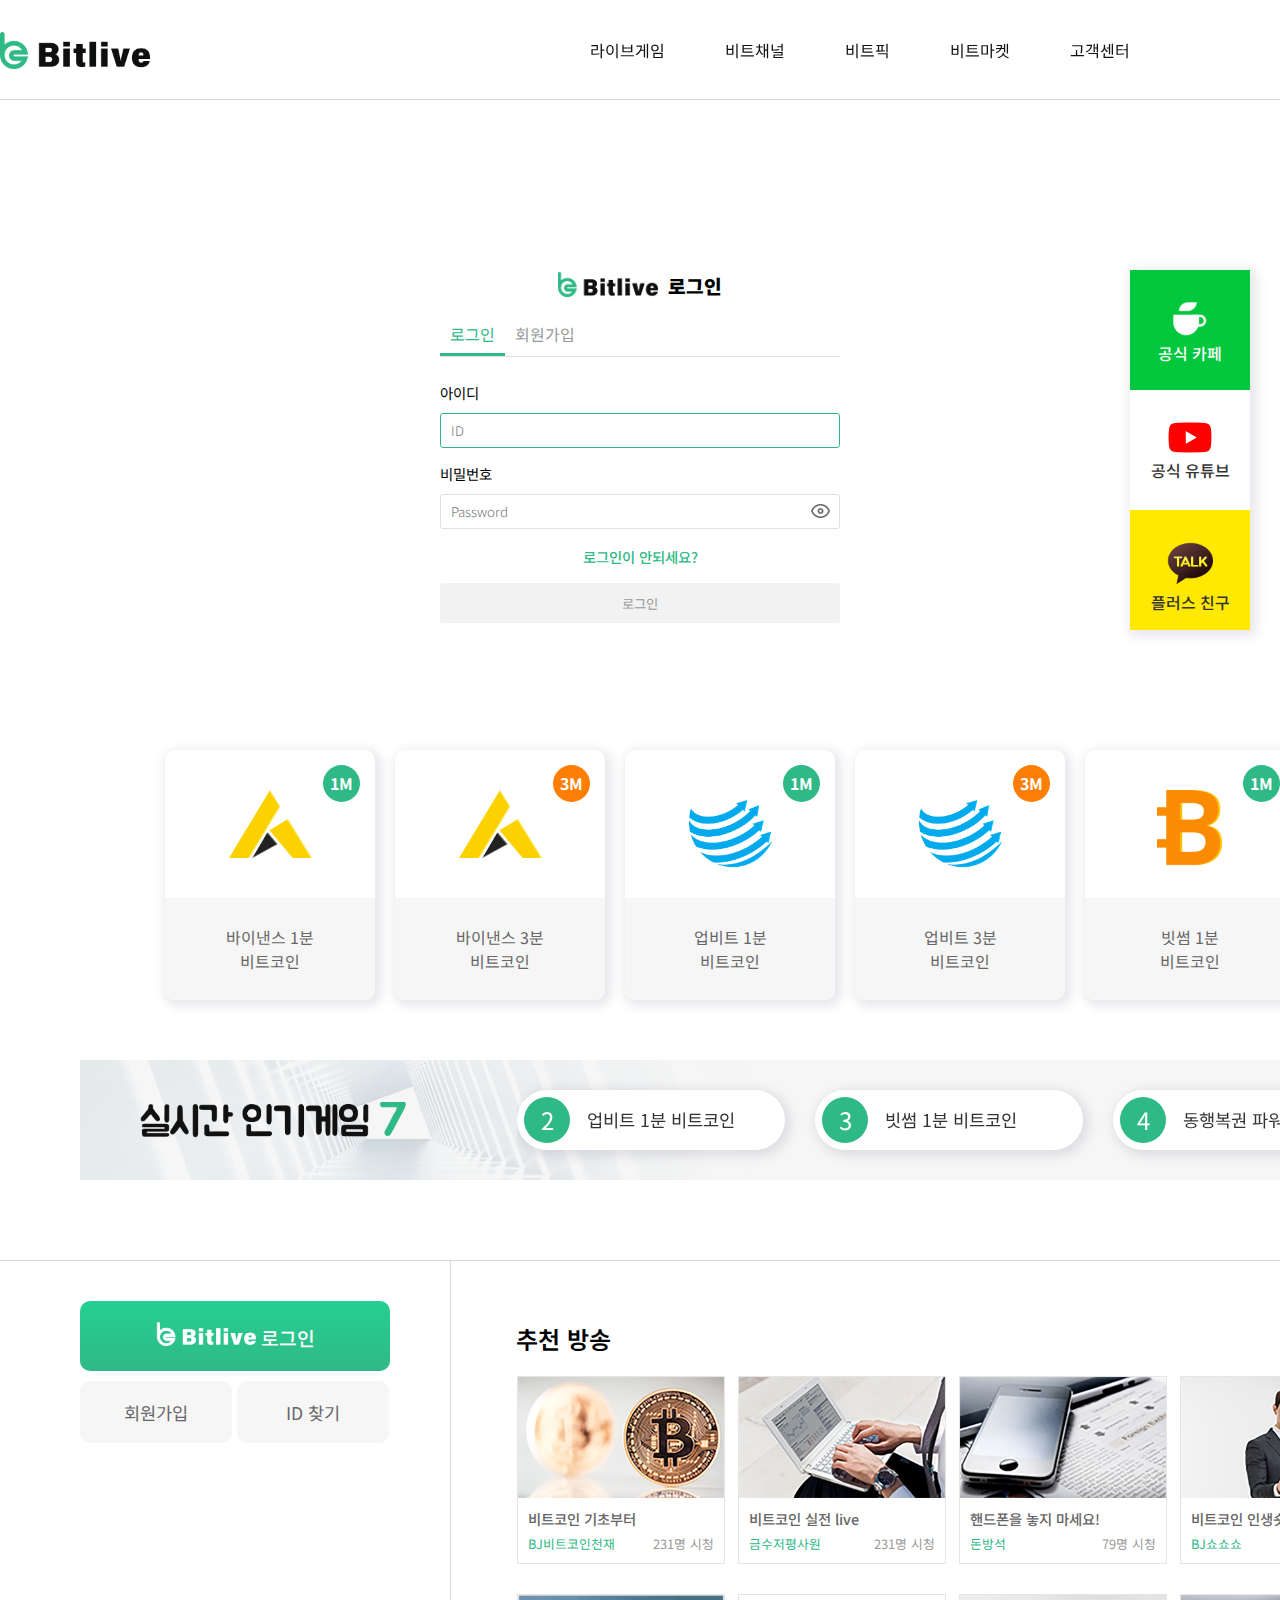
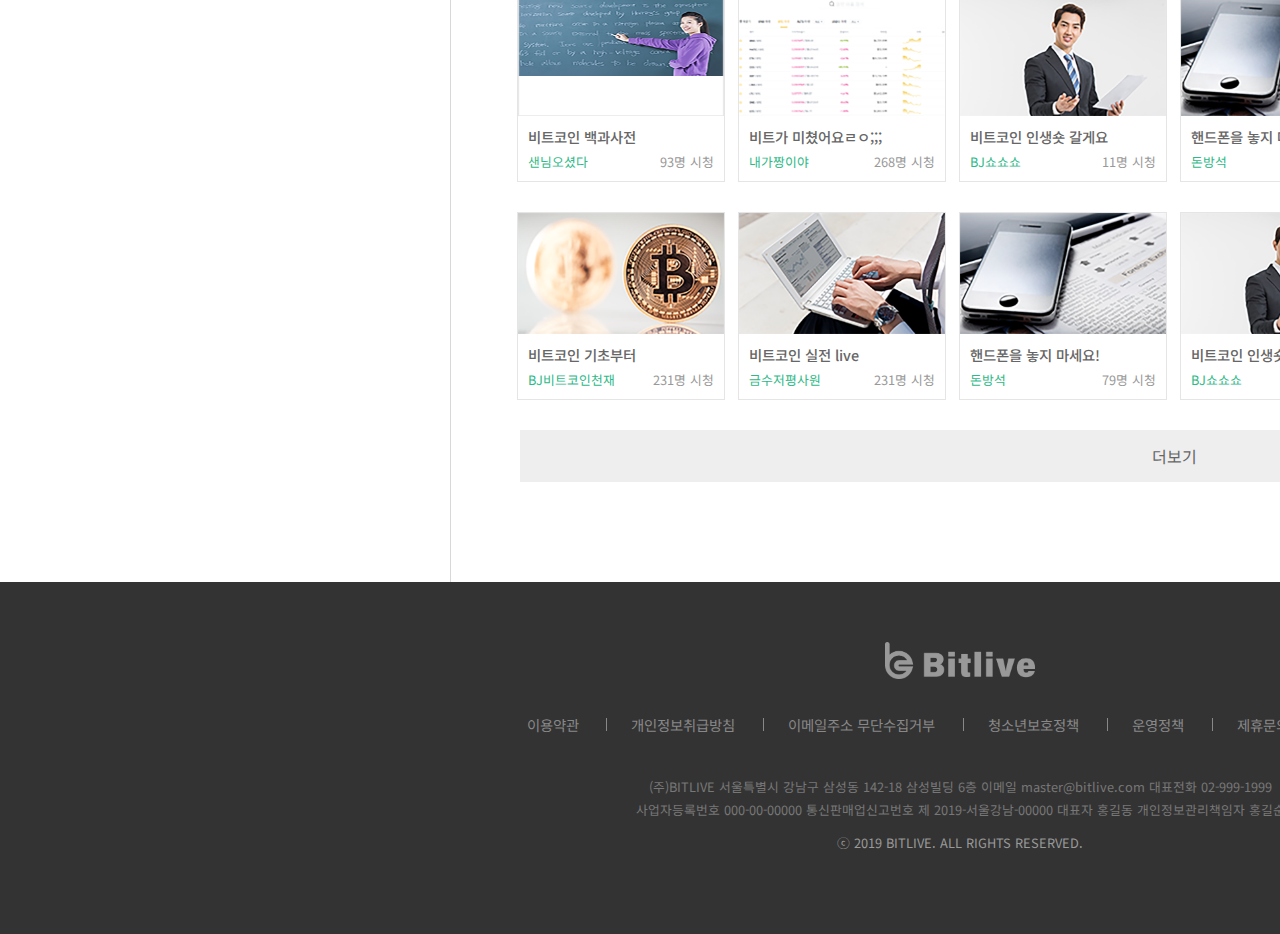
==== index.html @ 72ad0ee8 "first commit" ====
<!DOCTYPE html>
<html lang="ko">
<head>
    <meta charset="UTF-8">
    <meta name="viewport" content="width=device-width, initial-scale=1.0">
    <meta http-equiv="X-UA-Compatible" content="ie=edge">
    <title>Bitlive</title>
    <link rel="stylesheet" href="./css/reset.css">
    <link rel="stylesheet" href="./css/style.css">
    <link href="https://fonts.googleapis.com/css?family=Noto+Sans+KR:300,400,500,700,900&display=swap" rel="stylesheet">
    <script src="./js/jquery-3.3.1.min.js"></script>
    <script type="text/javascript" src="./js/slick/slick.min.js"></script>
</head>
<body>
    <div id="wrap">
        <div class="modal">
            <h3><img src="./img/logo.png" alt="bitlive logo">로그인</h3>
            <ul class="tabs clearfix">
                <li class="tab-link active" data-tab="tab-1">
                    <a href="#">로그인</a>
                </li>
                <li class="tab-link" data-tab="tab-2">
                    <a href="#">회원가입</a>
                </li>
            </ul>
            <div id="tab-1" class="modal-contents active">
                <p class="input-title">아이디</p>
                <input type="text" placeholder="ID" class="active">
                <p class="input-title">비밀번호</p>
                <div class="password-area">
                    <input type="password" placeholder="Password">
                    <i class="eye"></i>
                </div>
                <a href="#" class="text">로그인이 안되세요?</a>
                <button type="button" class="btn">로그인</button>
            </div>
            <div id="tab-2" class="modal-contents">
                <p class="input-title">아이디</p>
                <input type="text" placeholder="ID" class="active">
                <p class="input-title">비밀번호</p>
                <div class="password-area">
                    <input type="password" placeholder="Password">
                    <i class="eye"></i>
                </div>
                <div class="birth-area"> 
                    <p class="input-title">생년월일</p>
                    <input type="number" placeholder="년">
                    <input type="number" placeholder="월" class="month">
                    <input type="number" placeholder="일">
                </div>
                <p class="input-title">이메일</p>
                <input type="text" placeholder="E-mail ( @를 포함한 이메일 주소를 입력하세요 )">
                <span>회원으로 가입하면 <a href="#" class="text">서비스 약관</a>과 <a href="#" class="text">개인정보 정책</a>을 읽고 동의하신 것으로
                        간주됩니다.</span>
                <button type="button" class="btn active">회원가입</button>
            </div>
        </div>
        <aside>
            <a href="#" class="naver"><img src="./img/ic_naver.png" alt="네이버 카페">공식 카페</a>
            <a href="#" class="youtube"><img src="./img/ic_youtube.png" alt="유튜브">공식 유튜브</a>
            <a href="#" class="kakao"><img src="./img/ic_kakao.png" alt="카카오 플러스 친구">플러스 친구</a>
        </aside>
        <article class="visual">
            <div class="header-fix">
                <div class="contents">
                    <header>
                        <div class="header-top clearfix">
                            <div class="gnb-area">
                                <ul>
                                    <li>
                                        <input type="text" placeholder="Search">
                                        <button type="button">
                                            <span class="blind">검색하기</span>
                                        </button>
                                    </li>
                                    <li>
                                        <a href="#">회원가입</a>
                                    </li>
                                    <li>
                                        <a href="#">로그인</a>
                                    </li>
                                    <li>
                                        <a href="#">시작페이지로</a>
                                    </li>
                                    <li>
                                        <a href="#">즐겨찾기 추가</a>
                                    </li>
                                </ul>
                            </div>
                        </div>
                        <div class="clearfix">
                            <h1 class="logo">
                                <a href="#"><span class="blind">Bitlive logo</span></a>
                            </h1>
                            <nav>
                                <ul class="nav-wrap">
                                    <li class="nav-list"> 
                                        <a href="#">라이브게임</a>
                                    </li>
                                    <li class="nav-list">
                                        <a href="#">비트채널</a>
                                    </li>
                                    <li class="nav-list">
                                        <a href="#">비트픽</a>
                                    </li>
                                    <li class="nav-list">
                                        <a href="#">비트마켓</a>
                                    </li>
                                    <li class="nav-list">
                                        <a href="#">고객센터</a>
                                    </li>
                                </ul>
                            </nav>
                            <div class="notice-area">
                                <span>BTC<b>14,061,455 KRW</b></span>
                                <a href="#">오픈 기념 이벤트</a>
                            </div>
                        </div>
                    </header>
                </div>
        </div>
        </article>
        <article class="container">
            <div class="contents">
                <div class="slide-area">
                    <ul>
                        <li>
                            <a href="#">
                                <img src="./img/logo_Binance.png" alt="binance logo">
                                <span>바이낸스 1분<br/>비트코인</span>
                                <i class="icon">1M</i>
                            </a>
                        </li>
                        <li>
                            <a href="#">
                                <img src="./img/logo_Binance.png" alt="binance logo">
                                <span>바이낸스 3분<br/>비트코인</span>
                                <i class="icon orange">3M</i>
                            </a>
                        </li>
                        <li class="upbit">
                            <a href="#">
                                <img src="./img/logo_upbit.png" alt="upbit logo">
                                <span>업비트 1분<br/>비트코인</span>
                                <i class="icon">1M</i>
                            </a>
                        </li>
                        <li class="upbit">
                            <a href="#">
                                <img src="./img/logo_upbit.png" alt="upbit logo">
                                <span>업비트 3분<br/>비트코인</span>
                                <i class="icon orange">3M</i>
                            </a>
                        </li>
                        <li class="bithumb">
                            <a href="#">
                                <img src="./img/logo_Bithumb.png" alt="upbit logo">
                                <span>빗썸 1분<br/>비트코인</span>
                                <i class="icon">1M</i>
                            </a>
                        </li>
                        <li class="bithumb">
                            <a href="#">
                                <img src="./img/logo_Bithumb.png" alt="upbit logo">
                                <span>빗썸 3분<br/>비트코인</span>
                                <i class="icon orange">3M</i>
                            </a>
                        </li>
                        <li class="powerball">
                            <a href="#">
                                <img src="./img/logo_powerball.png" alt="upbit logo">
                                <span>동행복권<br/>파워볼</span>
                            </a>
                        </li>
                    </ul>
                </div>
                <div class="gamerank-area clearfix">
                    <h3>
                        <a href="#"><span class="blind">실시간 인기게임7</span> </a>
                    </h3>
                    <div class="clearfix">
                        <ul class="autoplay">
                            <li>
                                <a href="#">바이낸스 1분 비트코인</a>
                                <span class="num">1</span>
                            </li>
                            <li>
                                <a href="#">업비트 1분 비트코인</a>
                                <span class="num">2</span>
                            </li>
                            <li>
                                <a href="#">빗썸 1분 비트코인</a>
                                <span class="num">3</span>
                            </li>
                            <li>
                                <a href="#">동행복권 파워볼</a>
                                <span class="num">4</span>
                            </li>
                            <li>
                                <a href="#">바이낸스 3분 비트코인</a>
                                <span class="num">5</span>
                            </li>
                            <li>
                                <a href="#">업비트 3분 비트코인</a>
                                <span class="num">6</span>
                            </li>
                            <li>
                                <a href="#">빗썸 3분 비트코인</a>
                                <span class="num">7</span>
                            </li>
                        </ul>
                    </div>
                </div>
            </div>
        </article>
        <article class="container-btm">
            <div class="contents clearfix">
                <div class="fix-area">
                    <div class="login-btn">
                        <button type="button"><img src="./img/login_logo.png" alt="bitlive 로그인"> 로그인</button>
                    </div>
                    <div class="login-service">
                        <button type="button">회원가입</button>
                        <button type="button">ID 찾기</button>
                    </div>
                </div>
                <div class="broadcast-area">
                    <h3>추천 방송</h3>
                    <ul class="clearfix">
                        <li>
                            <a href="#">
                                <img src="./img/broadcast_img1.png" alt="추천 방송">
                                <div class="info">
                                    <p class="title">비트코인 기초부터</p>
                                    <span class="name">BJ비트코인천재</span>
                                    <span class="view">231명 시청</span>
                                </div>
                            </a>
                        </li>
                        <li>
                            <a href="#">
                                <img src="./img/broadcast_img2.png" alt="추천 방송">
                                <div class="info">
                                    <p class="title">비트코인 실전 live</p>
                                    <span class="name">금수저평사원</span>
                                    <span class="view">231명 시청</span>
                                </div>
                            </a>
                        </li>
                        <li>
                            <a href="#">
                                <img src="./img/broadcast_img3.png" alt="추천 방송">
                                <div class="info">
                                    <p class="title">핸드폰을 놓지 마세요!</p>
                                    <span class="name">돈방석</span>
                                    <span class="view">79명 시청</span>
                                </div>
                            </a>
                        </li>
                        <li>
                            <a href="#">
                                <img src="./img/broadcast_img4.png" alt="추천 방송">
                                <div class="info">
                                    <p class="title">비트코인 인생숏 갈게요</p>
                                    <span class="name">BJ쇼쇼쇼</span>
                                    <span class="view">11명 시청</span>
                                </div>
                            </a>
                        </li>
                        <li>
                            <a href="#">
                                <img src="./img/broadcast_img5.png" alt="추천 방송">
                                <div class="info">
                                    <p class="title">비트가 미쳤어요ㄹㅇ;;;</p>
                                    <span class="name">내가짱이야</span>
                                    <span class="view">268명 시청</span>
                                </div>
                            </a>
                        </li>
                        <li>
                            <a href="#">
                                <img src="./img/broadcast_img6.png" alt="추천 방송">
                                <div class="info">
                                    <p class="title">비트코인 백과사전</p>
                                    <span class="name">샌님오셨다</span>
                                    <span class="view">93명 시청</span>
                                </div>
                            </a>
                        </li>
                        <li>
                            <a href="#">
                                <img src="./img/broadcast_img6.png" alt="추천 방송">
                                <div class="info">
                                    <p class="title">비트코인 백과사전</p>
                                    <span class="name">샌님오셨다</span>
                                    <span class="view">93명 시청</span>
                                </div>
                            </a>
                        </li>
                        <li>
                            <a href="#">
                                <img src="./img/broadcast_img5.png" alt="추천 방송">
                                <div class="info">
                                    <p class="title">비트가 미쳤어요ㄹㅇ;;;</p>
                                    <span class="name">내가짱이야</span>
                                    <span class="view">268명 시청</span>
                                </div>
                            </a>
                        </li>
                        <li>
                            <a href="#">
                                <img src="./img/broadcast_img4.png" alt="추천 방송">
                                <div class="info">
                                    <p class="title">비트코인 인생숏 갈게요</p>
                                    <span class="name">BJ쇼쇼쇼</span>
                                    <span class="view">11명 시청</span>
                                </div>
                            </a>
                        </li>
                        <li>
                            <a href="#">
                                <img src="./img/broadcast_img3.png" alt="추천 방송">
                                <div class="info">
                                    <p class="title">핸드폰을 놓지 마세요!</p>
                                    <span class="name">돈방석</span>
                                    <span class="view">79명 시청</span>
                                </div>
                            </a>
                        </li>
                        <li>
                            <a href="#">
                                <img src="./img/broadcast_img2.png" alt="추천 방송">
                                <div class="info">
                                    <p class="title">비트코인 실전 live</p>
                                    <span class="name">금수저평사원</span>
                                    <span class="view">231명 시청</span>
                                </div>
                            </a>
                        </li>
                        <li>
                            <a href="#">
                                <img src="./img/broadcast_img1.png" alt="추천 방송">
                                <div class="info">
                                    <p class="title">비트코인 기초부터</p>
                                    <span class="name">BJ비트코인천재</span>
                                    <span class="view">231명 시청</span>
                                </div>
                            </a>
                        </li>
                        <li>
                            <a href="#">
                                <img src="./img/broadcast_img1.png" alt="추천 방송">
                                <div class="info">
                                    <p class="title">비트코인 기초부터</p>
                                    <span class="name">BJ비트코인천재</span>
                                    <span class="view">231명 시청</span>
                                </div>
                            </a>
                        </li>
                        <li>
                            <a href="#">
                                <img src="./img/broadcast_img2.png" alt="추천 방송">
                                <div class="info">
                                    <p class="title">비트코인 실전 live</p>
                                    <span class="name">금수저평사원</span>
                                    <span class="view">231명 시청</span>
                                </div>
                            </a>
                        </li>
                        <li>
                            <a href="#">
                                <img src="./img/broadcast_img3.png" alt="추천 방송">
                                <div class="info">
                                    <p class="title">핸드폰을 놓지 마세요!</p>
                                    <span class="name">돈방석</span>
                                    <span class="view">79명 시청</span>
                                </div>
                            </a>
                        </li>
                        <li>
                            <a href="#">
                                <img src="./img/broadcast_img4.png" alt="추천 방송">
                                <div class="info">
                                    <p class="title">비트코인 인생숏 갈게요</p>
                                    <span class="name">BJ쇼쇼쇼</span>
                                    <span class="view">11명 시청</span>
                                </div>
                            </a>
                        </li>
                        <li>
                            <a href="#">
                                <img src="./img/broadcast_img5.png" alt="추천 방송">
                                <div class="info">
                                    <p class="title">비트가 미쳤어요ㄹㅇ;;;</p>
                                    <span class="name">내가짱이야</span>
                                    <span class="view">268명 시청</span>
                                </div>
                            </a>
                        </li>
                        <li>
                            <a href="#">
                                <img src="./img/broadcast_img6.png" alt="추천 방송">
                                <div class="info">
                                    <p class="title">비트코인 백과사전</p>
                                    <span class="name">샌님오셨다</span>
                                    <span class="view">93명 시청</span>
                                </div>
                            </a>
                        </li>
                    </ul>
                    <div class="more-btn">
                        <button type="button" class="more-btn">더보기</button>
                    </div>
                </div>
            </div>
        </article>
        <footer>
            <div class="contents">
                <h2 class="footer-logo">
                    <a href="#"><span class="blind">Bitlice</span></a>
                </h2>
                <ul>
                    <li>
                        <a href="#">이용약관</a>
                    </li>
                    <li>
                        <a href="#">개인정보취급방침</a>
                    </li>
                    <li>
                        <a href="#">이메일주소 무단수집거부</a>
                    </li>
                    <li>
                        <a href="#">청소년보호정책</a>
                    </li>
                    <li>
                        <a href="#">운영정책</a>
                    </li>
                    <li>
                        <a href="#">제휴문의</a>
                    </li>
                    <li>
                        <a href="#">고객센터</a>
                    </li>
                </ul>
                <address>
                    <p>(주)BITLIVE     서울특별시 강남구 삼성동 142-18 삼성빌딩 6층     이메일 master@bitlive.com     대표전화 02-999-1999</p>
                    <p>사업자등록번호 000-00-00000     통신판매업신고번호 제 2019-서울강남-00000     대표자 홍길동     개인정보관리책임자 홍길순</p>
                    <p class="copyright">ⓒ 2019 BITLIVE. ALL RIGHTS RESERVED.</p>
                </address>
            </div>
        </footer>
    </div><!-- wrap -->
<script src="./js/script.js"></script>
</body>
</html>
---- css/style.css ----
#wrap {
    min-width: 1920px;
    height: 100%;
}
/* modal */
.modal {
    position: absolute;
    padding: 35px 40px 40px;
    top: 50%;
    left: 50%;
    width: 480px;
    text-align: center;
    background-color: #fff;
    border-radius: 10px;
    webkit-transform: translate(-50%, -50%);
    -ms-transform: translate(-50%, -50%);
    -moz-transform: translate(-50%, -50%);
    -o-transform: translate(-50%, -50%);
    transform: translate(-50%, -50%);
    z-index: 9999;
}
.modal h3 {
    font-size: 1.2rem;
    font-weight: 900;  
}
.modal h3 img {
    display: inline-block;
    margin-right: 10px;
    width: 100px;
    height: 25px;
    vertical-align: top;
}
.modal .tabs {
    margin: 15px 0 25px;
    border-bottom: 1px solid #dfdfdf;
}
.modal .tab-link {
    float: left;
    padding: 7px 10px;
    color: #999;
}
.modal .tab-link.active {
    color: #2fb987;
    border-bottom: 3px solid #2fb987;
}
.modal .modal-contents {
    display: none;
}
.modal .modal-contents.active {
    display: block;
}
.modal .input-title {
    font-size: 0.9rem;
    text-align: left;
}
.modal input {
    margin: 10px 0 15px;
    padding: 10px;
    width: 100%;
    height: 35px;
    color: #666;
    font-weight: 300;
    border: 1px solid #dfdfdf;
    border-radius: 3px;
}
.modal input.active {
    border-color: #2fb987;
}
.modal input[type="number"] {
    width: 20%;
}
.modal input[type="number"].month {
    margin: 0 2%;
    width: 56%;
}
.modal .password-area {
    position: relative;
}
.modal .eye {
    position: absolute;
    top: 20px;
    right: 10px;
    display: block;
    width: 19px;
    height: 14px;
    cursor: pointer;
    background-image: url(../img/ic_security.png);
    background-size: cover;
}
.modal .eye.active {
    background-image: url(../img/ic_security_active.png);
}
.modal .text {
    font-size: 0.9rem;
    color: #2fb987;
    font-weight: 500;
}
.modal .btn {
    margin-top: 15px;
    width: 100%;
    height: 40px;
    color: #999;
    background-color: #f2f2f2;
    border-radius: 3px;
}
.modal .btn.active {
    color: #fff;
    background-color: #2fb987;
}
.modal .birth-area {
    font-size: 0;
}
.modal span {
    font-size: 0.9rem;
    color: #666;
}
/* aisde */
aside {
    position: fixed;
    top: 30%;
    right: 30px;
    box-shadow: 3px 3px 12px 3px rgba(0,13,57,0.1);
    z-index: 9998;
}
aside a {
    display: block;
    padding-top: 32px;
    width: 120px;
    height: 120px;
    color: #333;
    font-weight: 500;
    text-align: center;
    background-color: #fff;
}
aside img {
    display: block;
    margin: 0 auto 5px;
    width: 34px;
    height: 34px;
}
aside .naver {
    color: #fff;
    background-color:#00c73c;
}
aside .youtube {
    color: #333;
}
aside .youtube img {
    width: 44px;
    height: 31px;
}
aside .kakao {
    background-color: #ffe900;
}
aside .kakao img {
    width: 46px;
    height: 43px;
}
/* visual */
.header-fix {
    position: fixed;
    width: 100%;
    height: 100px;
    border-bottom: 1px solid #d8d8d8;
    z-index: 10000;
}
.header-fix.active {
    background-color: #fff;
}
.visual {
    width: 100%;
    height: 800px;
    background-image: url(../img/visual_bg.png);
    background-size: 100%;

}
.visual header {
    width: 100%;
    height: 100px;
}
.visual header .header-top {
    height: 32px;
}
.visual header .header-top .gnb-area {
    float: right;
    margin-top: 15px;
}
.visual header .header-top .gnb-area ul {
    font-size: 0;
}
.visual header .header-top .gnb-area li {
    position: relative;
    display: inline-block;
    color: #666;
    font-size: 0.75rem;
}
.visual header .header-top .gnb-area li input[type="text"] {
    display: none;
    padding: 5px;
    width: 153px;
    border: 0;
    border-bottom: 1px solid #999;
    background-color: transparent;
}
.visual header .header-top .gnb-area li button {
    display: none;
    position: absolute;
    top: 6px;
    right: 5px;
    width: 15px;
    height: 16px;
    background-image: url(../img/ic_search.png);
    background-size: cover;
}
.visual header .header-top .gnb-area li img {
    position: absolute;
    top: 4px;
    right: 0;
    width: 15px;
    height: 16px;
}
.visual header .header-top .gnb-area li+li {
    margin-left: 15px;
}
.visual header .logo {
    float: left;
    width: 150px;
    height: 37px;
    background-image: url(../img/logo.png);
    background-size: cover;
}
.visual header .logo a {
    display: block;
    width: 100%;
    height: 100%;
}
.visual header nav {
    float: left;
    position: relative;
    left: 25%;
    width: 560px;
    font-weight: bold;
}
.visual header nav .nav-wrap {
    font-size: 0;
}
.visual header nav .nav-wrap .nav-list {
    display: inline-block;
    font-size: 1rem;
}
.visual header nav .nav-wrap .nav-list a {
    color: #111;
    line-height: 37px;
}
.visual header nav .nav-wrap .nav-list+.nav-list {
    margin-left: 60px;
}
.visual header .notice-area {
    position: absolute;
    bottom: 20px;
    right: 0;
    color: #333;
    font-size: 0.75rem;
    font-weight: 300;
}
.visual header .notice-area span {
    font-weight: 300;
}
.visual header .notice-area span::before {
    content: '';
    display: inline-block;
    margin-right: 7px;
    width: 20px;
    height: 20px;
    background-image: url(../img/ic_bit.png);
    background-size: cover;
    vertical-align: middle;
}
.visual header .notice-area a {
    margin-left: 50px;
    font-weight: 300;
}
.visual header .notice-area a::before {
    content: '';
    display: inline-block;
    margin-right: 7px;
    width: 15px;
    height: 15px;
    background-image: url(../img/ic_notice.png);
    background-size: cover;
    vertical-align: sub;
}
.visual header .notice-area b {
    margin-left: 5px;
    font-weight: 600;
    letter-spacing: 0.5px;
}


/* container */
.container {
    position: relative;
    margin-top: -100px;
    padding: 50px 0 80px;
    border-bottom: 1px solid #d8d8d8;
}
.container .slide-area {
    padding: 0 85px;
}
.container .slide-area ul {
    font-size: 0;
}
.container .slide-area li {
    position: relative;
    display: inline-block;
    padding-top: 40px;
    width: 210px;
    height: 250px;
    font-size: 1rem;
    text-align: center;
    background-color: #fff;
    border-radius: 10px;
    box-shadow: 3px 3px 12px 3px rgba(0,13,57,0.1);
    vertical-align: bottom;
}
.container .slide-area li:hover {
    border: 1px solid #2fb987;
}
.container .slide-area li:hover span{
    color: #2fb987;
    font-weight: 500;
}
.container .slide-area li a {
    display: block;
    width: 100%;
    height: 100%;
}
.container .slide-area .upbit {
    padding-top: 50px;
}
.container .slide-area .bithumb img {
    width: 66px;
    height: 76px;
}
.container .slide-area .powerball img {
    width: 74px;
    height: 79px;
}
.container .slide-area li+li {
    margin-left: 20px;
}
.container .slide-area li img {
    width: 83px;
    height: 68px;
    margin: 0 auto;
}
.container .slide-area li span {
    position: absolute;
    left: 0;
    bottom: 0;
    display: block;
    padding: 27px 0;
    width: 100%;
    color: #666;
    background-color: #f6f6f6;
    border-bottom-left-radius: 10px;
    border-bottom-right-radius: 10px;
}
.container .slide-area li .icon {
    position: absolute;
    top: 15px;
    right: 15px;
    width: 37px;
    height: 37px;
    color: #fff;
    font-weight: bold;
    line-height: 37px;
    background-color: #2fb987;
    border-radius: 50%;
}
.container .slide-area li .orange {
    background-color: #fd7e02;
}
.container .gamerank-area {
    margin-top: 60px;
    padding: 0 60px;
    width: 100%;
    height: 120px;
    background-image: url(../img/gamerank_bg.png);
    background-size: cover;
}
.container .gamerank-area h3 {
    float: left;
    margin: 42px 100px 0 0;
    width: 267px;
    height: 36px;
    font-size: 40px;
    font-weight: bold;
    background-image: url(../img/ic_gamerank.png);
    background-size: cover;
}
.container .gamerank-area .point {
    color: #2fb987;
}
.container .gamerank-area div {
    float: left;
    width: 1190px;
    overflow: hidden;
}
.container .gamerank-area ul {
    float: left;   
    padding: 0 10px;
    overflow: hidden;
}
.container .gamerank-area li {
    position: relative;
    display: inline-block;
    margin: 30px 0;
    padding-left: 70px;
    width: 264px;
    height: 60px;
    color: #333;
    font-size: 1.1rem;
    background-color: #fff;
    border-radius: 30px;
    box-shadow: 3px 3px 12px 3px rgba(0,13,57,0.1);
    vertical-align: bottom;
}
.container .gamerank-area li:hover {
    border: 1px solid #2fb987;
}
.container .gamerank-area li+li {
    margin-left: 30px;
}
.container .gamerank-area li a {
    display: block;
    line-height: 60px;
}
.container .gamerank-area li .num {
    position: absolute;
    display: block;
    top: 7px;
    left: 7px;
    width: 46px;
    height: 46px;
    color: #fff;
    font-size: 1.5rem;
    text-align: center;
    line-height: 46px;
    background-color: #2fb987;
    border-radius: 50%;
    
}
.container-btm {
    position: relative;
}
.fix-area {
    position: absolute;
    top: 0;
    left: 0;
    height: 100%;
    padding: 40px 60px 0 0;
    border-right: 1px solid #d8d8d8;
}
.fix-area .login-btn button {
    width: 310px;
    height: 70px;
    color: #fff;
    font-size: 1.2rem;
    font-weight: 500;
    background: linear-gradient(to top, #2fb987, #25cf92);
    border-radius: 10px;
}
.fix-area .login-btn button img {
    display: inline-block;
    width: 100px;
    height: 25px;
    vertical-align: baseline;
}
.fix-area .login-service {
    margin-top: 10px;
    font-size: 0;
}
.fix-area .login-service button {
    width: 152px;
    height: 62px;
    color: #666;
    font-size: 1.1rem;
    background-color: #f6f6f6;
    border-radius: 10px;
}
.fix-area .login-service button:nth-child(2) {
    margin-left: 5px;
}
.broadcast-area {
    float: left;
    padding: 60px 0 100px 60px;
    margin-left: 370px;
}
.broadcast-area h3 {
    margin-bottom: 20px;
    font-size: 1.5rem;
    font-weight: 600;
    text-indent: 6px;
}
.broadcast-area li {
    float: left;
    position: relative;
    margin: 0 6.5px 30px;
    width: 208px;
    font-size: 0.8rem;
    background-color: #fff;
    border: 1px solid #e5e5e5;
}
.broadcast-area li img {
    display: block;
    width: 100%;
    height: 121px;
}
.broadcast-area li .info {
    padding: 10px;
}
.broadcast-area li .info .title {
    margin-bottom: 5px;
    color: #666;
    font-size: 0.9rem;
    font-weight: 500;
}
.broadcast-area li .info .name {
    color: #2fb987;
}
.broadcast-area li .info .view {
    position: absolute;
    right: 10px;
    bottom: 10px;
    color: #999;
}
.broadcast-area .more-btn {
    text-align: center;
}
.broadcast-area .more-btn button {
    width: 98.5%;
    margin: 0 7px;
    height: 52px;
    font-size: 1rem;  
    color: #666;
    background-color: #eee;
}
.broadcast-area .more-btn button:hover {
    color: #fff;
    background-color: #2fb987;
}

/* footer */
footer {
    position: relative;
    padding: 60px 0 80px;
    text-align: center;
    background-color: #333;
}
footer .footer-logo {
    display: inline-block;
    margin-bottom: 30px;
    width: 150px;
    height: 37px;
    background-image: url(../img/footer_logo.png);
    background-size: cover;
}
footer .footer-logo a {
    display: block;
    width: 100%;
    height: 100%;
}
footer ul {
    font-size: 0;
}
footer ul li {
    position: relative;
    display: inline-block;
    color: #888;
    font-size: 0.9rem;
    font-weight: bold;
}
footer ul li+li {
    margin-left: 3%;
}
footer ul li+li::after {
    content: '';
    position: absolute;
    top: 4px;
    left: -25px;
    width: 1px;
    height: 13px;
    background-color: #888;
}
footer address {
    margin-top: 40px;
    color: #777;
    font-size: 0.8em;
}
footer address p {
    padding: 2px 0;
}
footer address .copyright {
    margin-top: 10px;
    color: #999;
}
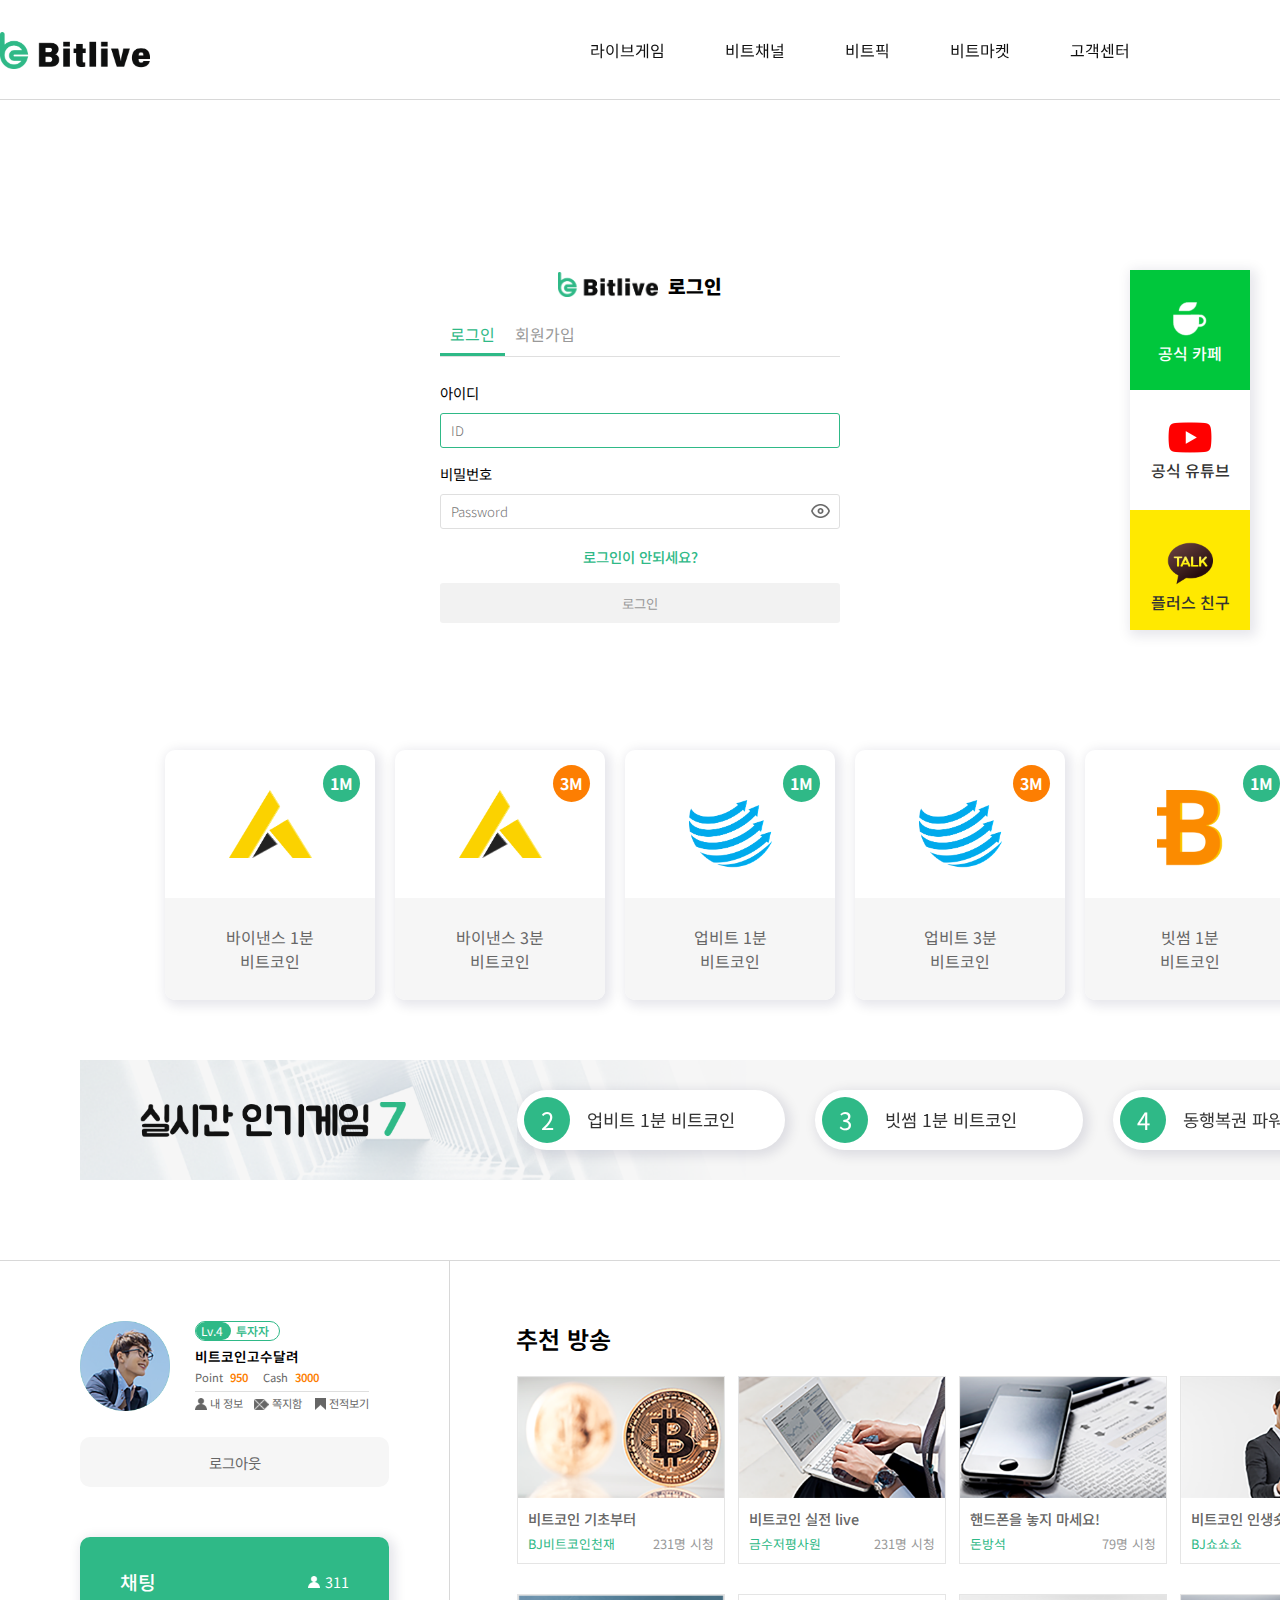
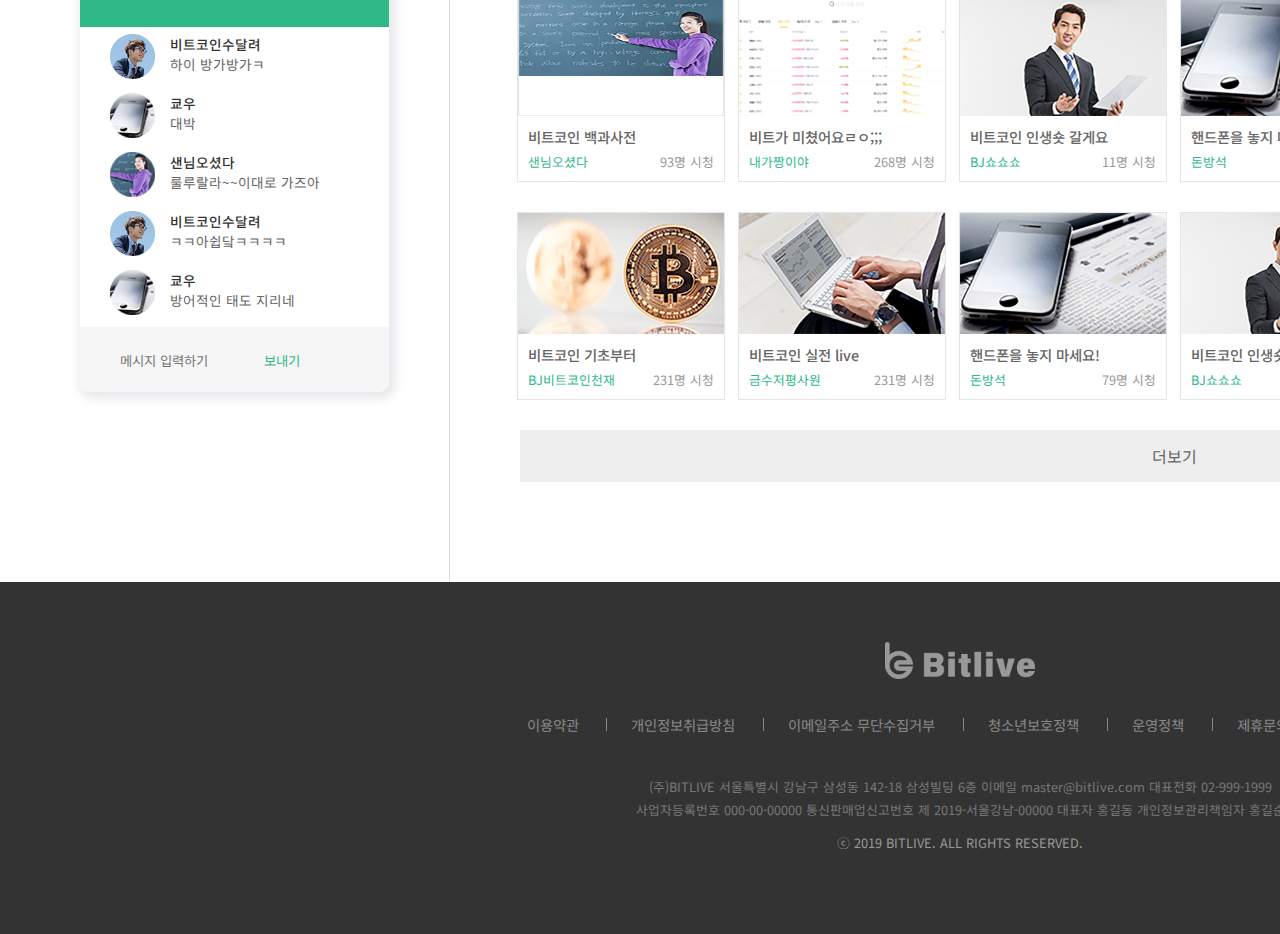
==== commit 33820ec9: "add chat area" ====
--- a/index.html
+++ b/index.html
@@ -216,12 +216,89 @@
         <article class="container-btm">
             <div class="contents clearfix">
                 <div class="fix-area">
-                    <div class="login-btn">
-                        <button type="button"><img src="./img/login_logo.png" alt="bitlive 로그인"> 로그인</button>
-                    </div>
-                    <div class="login-service">
-                        <button type="button">회원가입</button>
-                        <button type="button">ID 찾기</button>
+                    <!-- <div class="login-no">
+                        <div class="login-btn">
+                            <button type="button"><img src="./img/login_logo.png" alt="bitlive 로그인"> 로그인</button>
+                        </div>
+                        <div class="login-service">
+                            <button type="button">회원가입</button>
+                            <button type="button">ID 찾기</button>
+                        </div>
+                    </div> -->
+                    <div class="login-ok">
+                        <div class="profile-area">
+                            <div class="profile-bx clearfix">
+                                <img src="./img/profile_1.png" alt="프로필">
+                                <div class="profile-info">
+                                    <div class="level">투자자</div>
+                                    <p>비트코인고수달려</p>
+                                    <div class="point">
+                                        <span>Point<span class="orange">950</span></span>
+                                        <span>Cash<span class="orange">3000</span></span>
+                                    </div>
+                                    <div class="gnb">
+                                        <img src="./img/ic_profile1.png" alt="내정보"><span>내 정보</span>
+                                        <img src="./img/ic_profile2.png" alt="쪽지함"><span>쪽지함</span>
+                                        <img src="./img/ic_profile3.png" alt="전적보기"><span>전적보기</span>
+                                    </div>
+                                </div>
+                            </div>
+                            <button type="button">로그아웃</button>
+                        </div>
+                        <div class="chat-area">
+                            <div class="chat-head clearfix">
+                                <span>채팅</span>
+                                <span class="view">311</span>
+                            </div> 
+                            <div class="chat-mid">
+                                <ul>
+                                    <li class="clearfix">
+                                        <img src="./img/profile_1.png" alt="프로필">
+                                        <p class="title">비트코인수달려</p>
+                                        <p>하이 방가방가ㅋ</p>
+                                    </li>
+                                    <li class="clearfix">
+                                        <img src="./img/profile_2.png" alt="프로필">
+                                        <p class="title">쿄우</p>
+                                        <p>대박</p>
+                                    </li>
+                                    <li class="clearfix">
+                                        <img src="./img/profile_3.png" alt="프로필">
+                                        <p class="title">샌님오셨다</p>
+                                        <p>룰루랄라~~이대로 가즈아</p>
+                                    </li>
+                                    <li class="clearfix">
+                                        <img src="./img/profile_1.png" alt="프로필">
+                                        <p class="title">비트코인수달려</p>
+                                        <p>ㅋㅋ아쉽닼ㅋㅋㅋㅋ</p>
+                                    </li>
+                                    <li class="clearfix">
+                                        <img src="./img/profile_2.png" alt="프로필">
+                                        <p class="title">쿄우</p>
+                                        <p>방어적인 태도 지리네</p>
+                                    </li>
+                                    <li class="clearfix">
+                                        <img src="./img/profile_1.png" alt="프로필">
+                                        <p class="title">비트코인수달려</p>
+                                        <p>하이 방가방가ㅋ</p>
+                                    </li>
+                                    <li class="clearfix">
+                                        <img src="./img/profile_2.png" alt="프로필">
+                                        <p class="title">쿄우</p>
+                                        <p>대박</p>
+                                    </li>
+                                    <li class="clearfix">
+                                        <img src="./img/profile_3.png" alt="프로필">
+                                        <p class="title">샌님오셨다</p>
+                                        <p>룰루랄라~~이대로 가즈아</p>
+                                    </li>
+                                </ul>
+                            </div> 
+                            <div class="chat-bottom">
+                                <input type="text" placeholder="메시지 입력하기">
+                                <button type="button">보내기</button>
+                            </div> 
+                        </div>
                     </div>
                 </div>
                 <div class="broadcast-area">
--- a/css/style.css
+++ b/css/style.css
@@ -2,6 +2,12 @@
     min-width: 1920px;
     height: 100%;
 }
+/* scrollbar */
+::-webkit-scrollbar {width: 8px; height: 12px;  }
+::-webkit-scrollbar-button:start:decrement, 
+::-webkit-scrollbar-button:end:increment {display: none; width: 12px;height: 12px; background: url() rgba(0,0,0,.05);}
+::-webkit-scrollbar-thumb {  background: rgba(0,0,0,.1);  }
+
 /* modal */
 .modal {
     position: absolute;
@@ -458,9 +464,182 @@
     position: absolute;
     top: 0;
     left: 0;
+    width: 370px;
     height: 100%;
-    padding: 40px 60px 0 0;
+    padding: 60px 60px 0 0;
     border-right: 1px solid #d8d8d8;
+}
+.fix-area .login-ok .profile-area .profile-info {
+    float: left;
+    margin-left: 25px;
+    font-size: 0.85rem;
+    
+}
+.fix-area .login-ok .profile-area .profile-info .level {
+    position: relative;
+    margin-bottom: 5px;
+    width: 85px;
+    height: 20px;
+    color: #2fb987;
+    font-size: 0.75rem;
+    font-weight: 500;
+    text-indent: 40px;
+    border: 1px solid #2fb987;
+    border-radius: 10px;
+    
+}
+.fix-area .login-ok .profile-area .profile-info .level::before {
+    content: 'Lv.4';
+    position: absolute;
+    top: 0;
+    left: 0;
+    display: block;
+    width: 35px;
+    height: 100%;
+    color: #fff;
+    text-indent: 5px;
+    background-color: #2fb987;
+    border-radius: 10px;
+    
+}
+.fix-area .login-ok .profile-area .profile-info p {
+    font-weight: 600;
+    
+}
+.fix-area .login-ok .profile-area .profile-info .point span+span {
+    margin-left: 11px;
+}
+.fix-area .login-ok .profile-area .profile-info .point span {
+    color: #666;
+    font-size: 0.7rem;
+}
+.fix-area .login-ok .profile-area .profile-info .point .orange {
+    margin-left: 7px;
+    color: #fd7e02;
+    font-weight: 600;
+}
+.fix-area .login-ok .profile-area img {
+    float: left;
+    width: 90px;
+    height: 90px;
+    
+}
+.fix-area .login-ok .profile-area .gnb {
+    margin-top: 5px;
+    border-top: 1px solid #dfdfdf;
+    
+}
+.fix-area .login-ok .profile-area .gnb img {
+    float: none;
+    display: inline-block;
+    margin-right: 3px;
+    width: 12px;
+    height: 12px;
+    vertical-align: middle;
+    
+}
+.fix-area .login-ok .profile-area .gnb img:nth-of-type(2) {
+    margin-left: 7px;
+    width: 15px;
+    height: 11px;
+    
+}
+.fix-area .login-ok .profile-area .gnb img:nth-of-type(3) {
+    margin-left: 9px;
+    width: 11px;
+    height: 12px;
+    
+}
+.fix-area .login-ok .profile-area .gnb span {
+    color:#666;
+    font-size: 0.7rem;
+    
+}
+.fix-area .login-ok .profile-area button {
+    margin-top: 25px;
+    width: 100%;
+    height: 50px;
+    color: #666;
+    font-size: 0.9rem;
+    background-color: #f6f6f6;
+    border-radius: 10px;
+    
+}
+.fix-area .login-ok .chat-area{
+    margin-top: 50px;
+    border-radius: 10px;
+    box-shadow: 3px 3px 12px 3px rgba(0,13,57,0.1);
+
+}
+.fix-area .login-ok .chat-area .chat-head {
+    padding: 0 40px;
+    width: 100%;
+    height: 90px;
+    background-color: #2fb987;
+    border-top-left-radius: 10px;
+    border-top-right-radius: 10px;
+
+}
+.fix-area .login-ok .chat-area .chat-head span {
+    color: #fff;
+    font-size: 1.2rem;
+    font-weight: 500;
+    line-height: 90px;
+}
+.fix-area .login-ok .chat-area .chat-head .view {
+    float: right;
+    font-size: 0.9rem;
+    font-weight: 400;
+}
+.fix-area .login-ok .chat-area .chat-head .view::before {
+    content: '';
+    display: inline-block;
+    margin-right: 5px;
+    width: 12px;
+    height: 12px;
+    background-image: url(../img/ic_view.png);
+    background-size: cover;
+}
+.fix-area .login-ok .chat-area .chat-mid {
+    padding: 0 10px 0 30px;
+
+}
+.fix-area .login-ok .chat-area .chat-mid ul {
+    height: 300px;
+    overflow-y: scroll;
+}
+.fix-area .login-ok .chat-area .chat-mid li {
+    padding: 7px 0;
+
+}
+.fix-area .login-ok .chat-area .chat-mid li img {
+    float: left;
+    margin-right: 15px;
+    width: 45px;
+    height: 45px;
+
+}
+.fix-area .login-ok .chat-area .chat-mid li p {
+    color: #666;
+    font-size: 0.85rem;
+
+}
+.fix-area .login-ok .chat-area .chat-mid li .title {
+    color: #333;
+    font-size: 0.85rem;
+    font-weight: 500;
+
+}
+.fix-area .login-ok .chat-area .chat-bottom {
+    padding: 20px 40px 0;
+    width: 100%;
+    height: 65px;
+    background-color: #f6f6f6;
+    border-bottom-right-radius: 10px;
+    border-bottom-left-radius: 10px;
+}
+.fix-area .login-ok .chat-area .chat-bottom button {
+    color: #2fb987;
 }
 .fix-area .login-btn button {
     width: 310px;
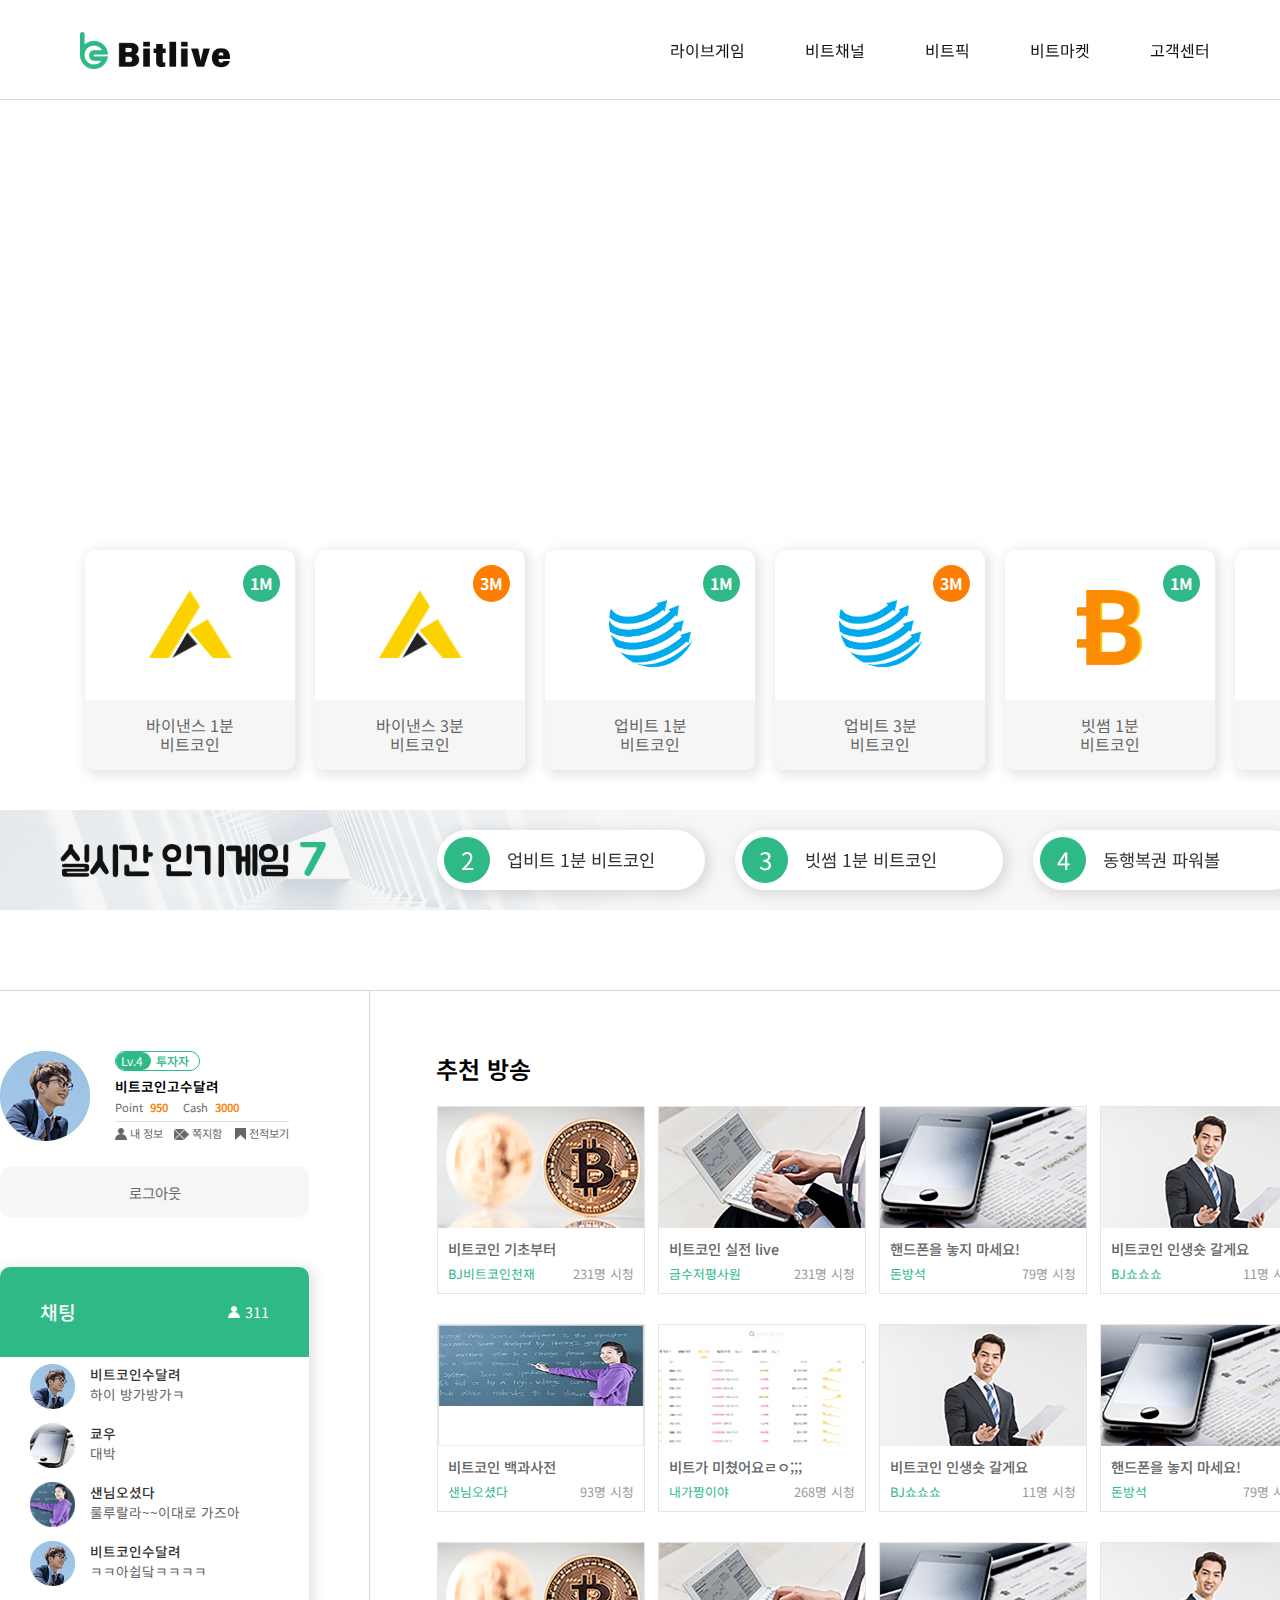
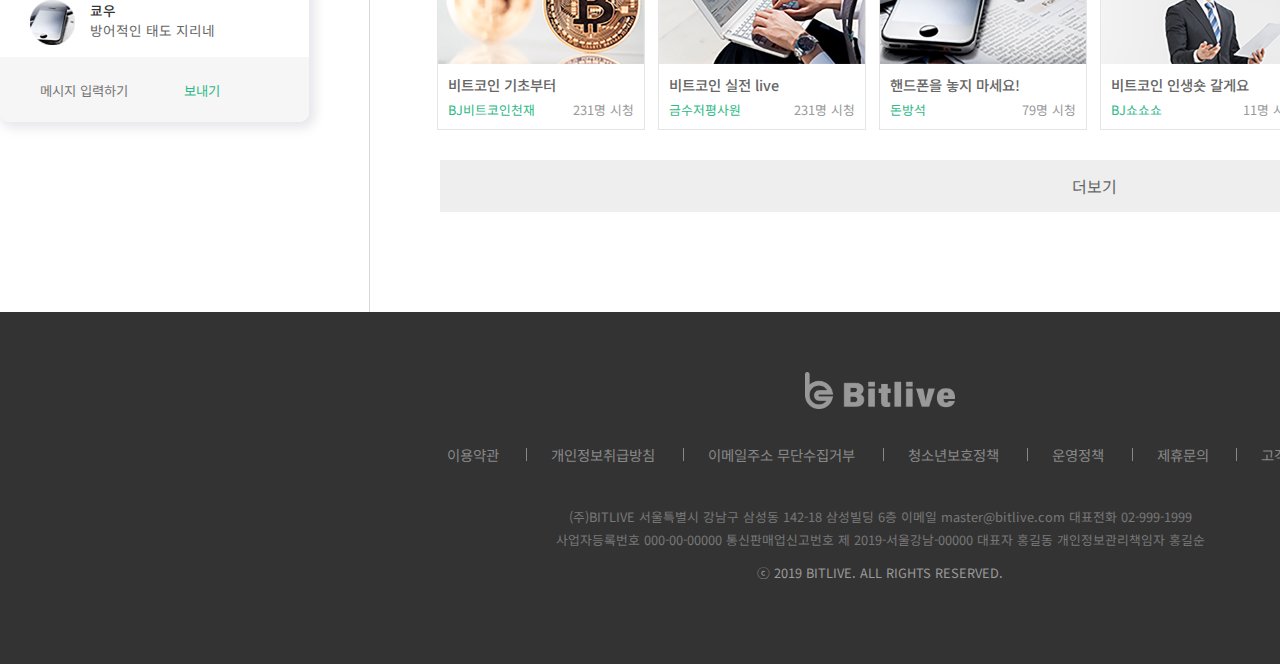
==== commit d018a8ec: "add sub notice page" ====
--- a/index.html
+++ b/index.html
@@ -494,7 +494,7 @@
         <footer>
             <div class="contents">
                 <h2 class="footer-logo">
-                    <a href="#"><span class="blind">Bitlice</span></a>
+                    <a href="#"><span class="blind">Bitlive</span></a>
                 </h2>
                 <ul>
                     <li>
--- a/css/style.css
+++ b/css/style.css
@@ -1,5 +1,6 @@
 #wrap {
-    min-width: 1920px;
+    margin: 0 auto;
+    max-width: 1920px;
     height: 100%;
 }
 /* scrollbar */
@@ -10,6 +11,7 @@
 
 /* modal */
 .modal {
+    display: none;
     position: absolute;
     padding: 35px 40px 40px;
     top: 50%;
@@ -122,6 +124,7 @@
 }
 /* aisde */
 aside {
+    display: none;
     position: fixed;
     top: 30%;
     right: 30px;
@@ -134,6 +137,7 @@
     width: 120px;
     height: 120px;
     color: #333;
+    font-size: 0.88rem;
     font-weight: 500;
     text-align: center;
     background-color: #fff;
@@ -162,10 +166,36 @@
     width: 46px;
     height: 43px;
 }
+
+/* page area*/
+.page-area {
+    color: #999;
+    text-align: center;
+}
+.page-area a+a {
+    margin-left: 40px;
+}
+.page-area a.active {
+    color: #2fb987;
+}
+.page-area a.prev {
+    display: inline-block;
+    width: 9px;
+    height: 17px;
+    background-image: url(../img/page_prev.png);
+    vertical-align: middle;
+}
+.page-area a.next {
+    display: inline-block;
+    width: 9px;
+    height: 17px;
+    background-image: url(../img/page_next.png);
+    vertical-align: middle;
+}
 /* visual */
 .header-fix {
     position: fixed;
-    width: 100%;
+    width: 1920px;
     height: 100px;
     border-bottom: 1px solid #d8d8d8;
     z-index: 10000;
@@ -175,10 +205,9 @@
 }
 .visual {
     width: 100%;
-    height: 800px;
+    height: 600px;
     background-image: url(../img/visual_bg.png);
     background-size: 100%;
-
 }
 .visual header {
     width: 100%;
@@ -321,7 +350,7 @@
     display: inline-block;
     padding-top: 40px;
     width: 210px;
-    height: 250px;
+    height: 220px;
     font-size: 1rem;
     text-align: center;
     background-color: #fff;
@@ -332,7 +361,7 @@
 .container .slide-area li:hover {
     border: 1px solid #2fb987;
 }
-.container .slide-area li:hover span{
+.container .slide-area li:hover span {
     color: #2fb987;
     font-weight: 500;
 }
@@ -365,9 +394,10 @@
     left: 0;
     bottom: 0;
     display: block;
-    padding: 27px 0;
-    width: 100%;
-    color: #666;
+    padding: 16px 0;
+    width: 100%;
+    color: #666;
+    line-height: 1.2;
     background-color: #f6f6f6;
     border-bottom-left-radius: 10px;
     border-bottom-right-radius: 10px;
@@ -388,16 +418,16 @@
     background-color: #fd7e02;
 }
 .container .gamerank-area {
-    margin-top: 60px;
+    margin-top: 40px;
     padding: 0 60px;
     width: 100%;
-    height: 120px;
+    height: 100px;
     background-image: url(../img/gamerank_bg.png);
     background-size: cover;
 }
 .container .gamerank-area h3 {
     float: left;
-    margin: 42px 100px 0 0;
+    margin: 32px 100px 0 0;
     width: 267px;
     height: 36px;
     font-size: 40px;
@@ -421,7 +451,7 @@
 .container .gamerank-area li {
     position: relative;
     display: inline-block;
-    margin: 30px 0;
+    margin: 20px 0;
     padding-left: 70px;
     width: 264px;
     height: 60px;
@@ -730,6 +760,88 @@
     background-color: #2fb987;
 }
 
+/* 고객센터 - 공지사항*/
+.sub-visual {
+    height: 375px;
+    background-image: url(../img/sub_visual_bg.png);
+    background-size: 100%;
+}
+.sub-visual .header-fix {
+    background-color: #fff;
+}
+.sub-visual h3 {
+    color: #fff;
+    font-size: 2.875rem;
+    line-height: 475px;
+    text-align: center;
+}
+.notice-area h3 {
+    display: block;
+    margin-bottom: 20px;
+    width: 100%;
+}
+.notice-area h3 .search-area {
+    position: relative;
+    float: right;
+    width: 273px;
+    height: 40px;
+    background-color: #f6f6f6;
+}
+.notice-area h3 .search-area input {
+    padding: 0 10px;
+}
+.notice-area h3 .search-area button {
+    position: absolute;
+    top: 14px;
+    right: 20px;
+    display: block;
+    width: 13.5px;
+    height: 15px;
+    background-image: url(../img/ic_search.png);
+    background-size: cover;
+    vertical-align: middle;
+}
+.notice-area table {
+    width: 1330px;
+    border-top: 1px solid #333;
+}
+.notice-area table th {
+    font-size: 1.125rem;
+    height: 56px;
+    border-bottom: 1px solid #d8d8d8;
+}
+.notice-area table td {
+    padding: 0 30px;
+    height: 56px;
+    font-size: 1rem;
+    color: #666;
+    border-bottom: 1px solid #d8d8d8;
+}
+.notice-area table .day {
+    text-align: center;
+}
+.notice-area table .view {
+    text-align: center;
+}
+.notice-area table td img {
+    float: left;
+    margin-right: 15px;
+    width: 26px;
+    height: 26px;
+    vertical-align: middle;
+}
+.notice-area table td a {
+    display: block;
+}
+.notice-area .write-btn {
+    display: block;
+    margin: 40px auto;
+    width: 111px;
+    height: 45px;
+    color: #fff;
+    background-color: #2fb987;
+    border-radius: 10px;
+}
 /* footer */
 footer {
     position: relative;
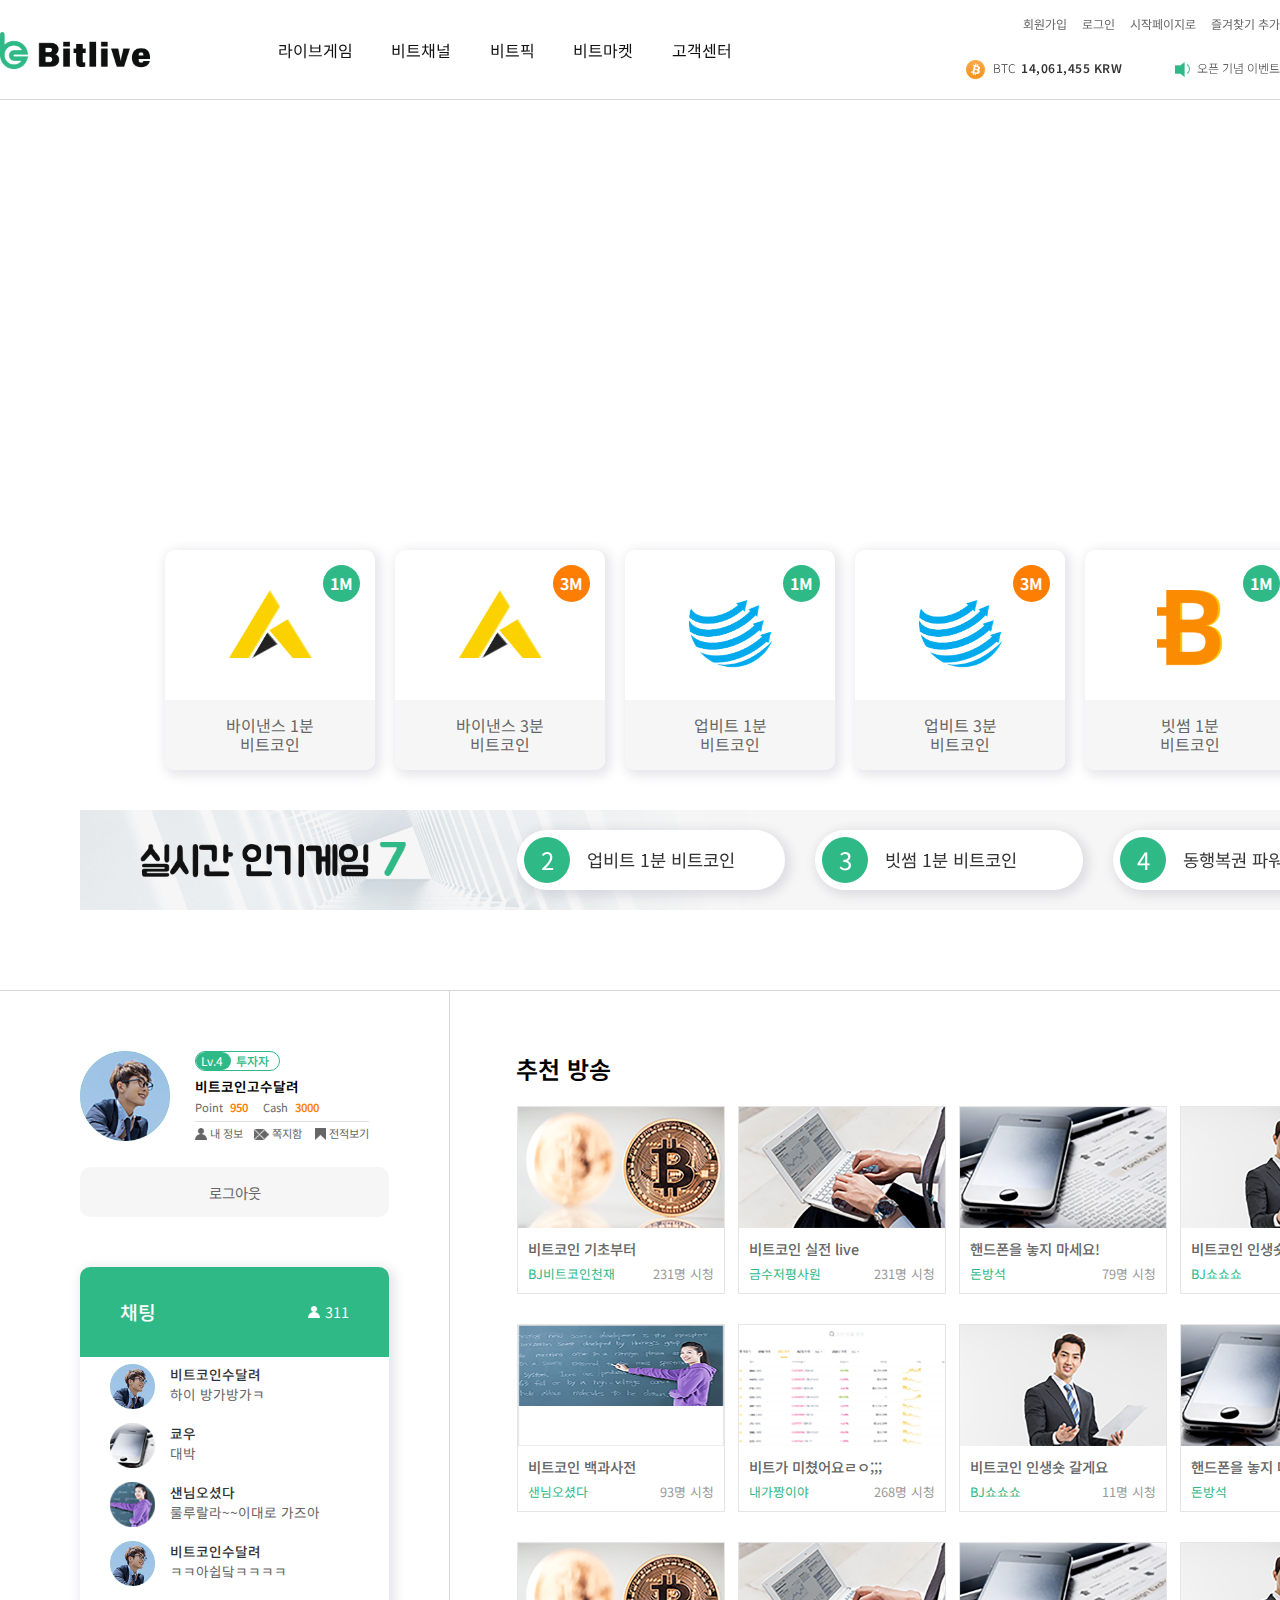
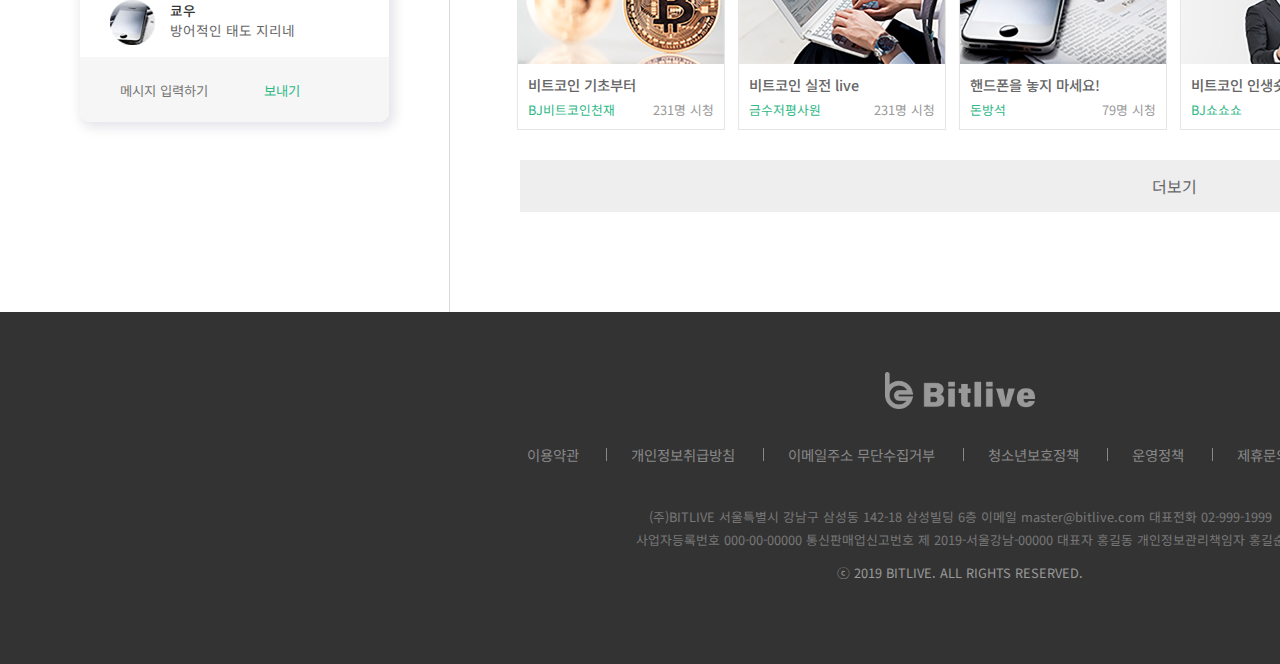
==== commit e27bcdc2: "add all sub page" ====
--- a/index.html
+++ b/index.html
@@ -4,6 +4,7 @@
     <meta charset="UTF-8">
     <meta name="viewport" content="width=device-width, initial-scale=1.0">
     <meta http-equiv="X-UA-Compatible" content="ie=edge">
+    <meta name="viewport" content="width=1760">
     <title>Bitlive</title>
     <link rel="stylesheet" href="./css/reset.css">
     <link rel="stylesheet" href="./css/style.css">
@@ -245,60 +246,60 @@
                             </div>
                             <button type="button">로그아웃</button>
                         </div>
-                        <div class="chat-area">
-                            <div class="chat-head clearfix">
-                                <span>채팅</span>
-                                <span class="view">311</span>
-                            </div> 
-                            <div class="chat-mid">
-                                <ul>
-                                    <li class="clearfix">
-                                        <img src="./img/profile_1.png" alt="프로필">
-                                        <p class="title">비트코인수달려</p>
-                                        <p>하이 방가방가ㅋ</p>
-                                    </li>
-                                    <li class="clearfix">
-                                        <img src="./img/profile_2.png" alt="프로필">
-                                        <p class="title">쿄우</p>
-                                        <p>대박</p>
-                                    </li>
-                                    <li class="clearfix">
-                                        <img src="./img/profile_3.png" alt="프로필">
-                                        <p class="title">샌님오셨다</p>
-                                        <p>룰루랄라~~이대로 가즈아</p>
-                                    </li>
-                                    <li class="clearfix">
-                                        <img src="./img/profile_1.png" alt="프로필">
-                                        <p class="title">비트코인수달려</p>
-                                        <p>ㅋㅋ아쉽닼ㅋㅋㅋㅋ</p>
-                                    </li>
-                                    <li class="clearfix">
-                                        <img src="./img/profile_2.png" alt="프로필">
-                                        <p class="title">쿄우</p>
-                                        <p>방어적인 태도 지리네</p>
-                                    </li>
-                                    <li class="clearfix">
-                                        <img src="./img/profile_1.png" alt="프로필">
-                                        <p class="title">비트코인수달려</p>
-                                        <p>하이 방가방가ㅋ</p>
-                                    </li>
-                                    <li class="clearfix">
-                                        <img src="./img/profile_2.png" alt="프로필">
-                                        <p class="title">쿄우</p>
-                                        <p>대박</p>
-                                    </li>
-                                    <li class="clearfix">
-                                        <img src="./img/profile_3.png" alt="프로필">
-                                        <p class="title">샌님오셨다</p>
-                                        <p>룰루랄라~~이대로 가즈아</p>
-                                    </li>
-                                </ul>
-                            </div> 
-                            <div class="chat-bottom">
-                                <input type="text" placeholder="메시지 입력하기">
-                                <button type="button">보내기</button>
-                            </div> 
-                        </div>
+                    </div>
+                    <div class="chat-area">
+                        <div class="chat-head clearfix">
+                            <span>채팅</span>
+                            <span class="view">311</span>
+                        </div> 
+                        <div class="chat-mid">
+                            <ul>
+                                <li class="clearfix">
+                                    <img src="./img/profile_1.png" alt="프로필">
+                                    <p class="title">비트코인수달려</p>
+                                    <p>하이 방가방가ㅋ</p>
+                                </li>
+                                <li class="clearfix">
+                                    <img src="./img/profile_2.png" alt="프로필">
+                                    <p class="title">쿄우</p>
+                                    <p>대박</p>
+                                </li>
+                                <li class="clearfix">
+                                    <img src="./img/profile_3.png" alt="프로필">
+                                    <p class="title">샌님오셨다</p>
+                                    <p>룰루랄라~~이대로 가즈아</p>
+                                </li>
+                                <li class="clearfix">
+                                    <img src="./img/profile_1.png" alt="프로필">
+                                    <p class="title">비트코인수달려</p>
+                                    <p>ㅋㅋ아쉽닼ㅋㅋㅋㅋ</p>
+                                </li>
+                                <li class="clearfix">
+                                    <img src="./img/profile_2.png" alt="프로필">
+                                    <p class="title">쿄우</p>
+                                    <p>방어적인 태도 지리네</p>
+                                </li>
+                                <li class="clearfix">
+                                    <img src="./img/profile_1.png" alt="프로필">
+                                    <p class="title">비트코인수달려</p>
+                                    <p>하이 방가방가ㅋ</p>
+                                </li>
+                                <li class="clearfix">
+                                    <img src="./img/profile_2.png" alt="프로필">
+                                    <p class="title">쿄우</p>
+                                    <p>대박</p>
+                                </li>
+                                <li class="clearfix">
+                                    <img src="./img/profile_3.png" alt="프로필">
+                                    <p class="title">샌님오셨다</p>
+                                    <p>룰루랄라~~이대로 가즈아</p>
+                                </li>
+                            </ul>
+                        </div> 
+                        <div class="chat-bottom">
+                            <input type="text" placeholder="메시지 입력하기">
+                            <button type="button">보내기</button>
+                        </div> 
                     </div>
                 </div>
                 <div class="broadcast-area">
--- a/css/style.css
+++ b/css/style.css
@@ -1,7 +1,18 @@
 #wrap {
     margin: 0 auto;
-    max-width: 1920px;
+    max-width: 1920;
+    min-width: 1920px;
     height: 100%;
+}
+#file {
+    position: absolute;
+    width: 1px;
+    height: 1px;
+    padding: 0;
+    margin: -1px;
+    overflow: hidden;
+    clip:rect(0,0,0,0);
+    border: 0;
 }
 /* scrollbar */
 ::-webkit-scrollbar {width: 8px; height: 12px;  }
@@ -195,11 +206,14 @@
 /* visual */
 .header-fix {
     position: fixed;
-    width: 1920px;
+    width: 100%;
     height: 100px;
     border-bottom: 1px solid #d8d8d8;
     z-index: 10000;
 }
+.header-fix .contents {
+    width: 100%;
+}
 .header-fix.active {
     background-color: #fff;
 }
@@ -207,7 +221,7 @@
     width: 100%;
     height: 600px;
     background-image: url(../img/visual_bg.png);
-    background-size: 100%;
+    background-size: cover;
 }
 .visual header {
     width: 100%;
@@ -288,7 +302,7 @@
     line-height: 37px;
 }
 .visual header nav .nav-wrap .nav-list+.nav-list {
-    margin-left: 60px;
+    margin-left: 3vw;
 }
 .visual header .notice-area {
     position: absolute;
@@ -595,13 +609,13 @@
     border-radius: 10px;
     
 }
-.fix-area .login-ok .chat-area{
+.fix-area .chat-area{
     margin-top: 50px;
     border-radius: 10px;
     box-shadow: 3px 3px 12px 3px rgba(0,13,57,0.1);
 
 }
-.fix-area .login-ok .chat-area .chat-head {
+.fix-area .chat-area .chat-head {
     padding: 0 40px;
     width: 100%;
     height: 90px;
@@ -610,18 +624,18 @@
     border-top-right-radius: 10px;
 
 }
-.fix-area .login-ok .chat-area .chat-head span {
+.fix-area .chat-area .chat-head span {
     color: #fff;
     font-size: 1.2rem;
     font-weight: 500;
     line-height: 90px;
 }
-.fix-area .login-ok .chat-area .chat-head .view {
+.fix-area .chat-area .chat-head .view {
     float: right;
     font-size: 0.9rem;
     font-weight: 400;
 }
-.fix-area .login-ok .chat-area .chat-head .view::before {
+.fix-area .chat-area .chat-head .view::before {
     content: '';
     display: inline-block;
     margin-right: 5px;
@@ -630,37 +644,37 @@
     background-image: url(../img/ic_view.png);
     background-size: cover;
 }
-.fix-area .login-ok .chat-area .chat-mid {
+.fix-area .chat-area .chat-mid {
     padding: 0 10px 0 30px;
 
 }
-.fix-area .login-ok .chat-area .chat-mid ul {
+.fix-area .chat-area .chat-mid ul {
     height: 300px;
     overflow-y: scroll;
 }
-.fix-area .login-ok .chat-area .chat-mid li {
+.fix-area .chat-area .chat-mid li {
     padding: 7px 0;
 
 }
-.fix-area .login-ok .chat-area .chat-mid li img {
+.fix-area .chat-area .chat-mid li img {
     float: left;
     margin-right: 15px;
     width: 45px;
     height: 45px;
 
 }
-.fix-area .login-ok .chat-area .chat-mid li p {
+.fix-area .chat-area .chat-mid li p {
     color: #666;
     font-size: 0.85rem;
 
 }
-.fix-area .login-ok .chat-area .chat-mid li .title {
+.fix-area .chat-area .chat-mid li .title {
     color: #333;
     font-size: 0.85rem;
     font-weight: 500;
 
 }
-.fix-area .login-ok .chat-area .chat-bottom {
+.fix-area .chat-area .chat-bottom {
     padding: 20px 40px 0;
     width: 100%;
     height: 65px;
@@ -668,7 +682,7 @@
     border-bottom-right-radius: 10px;
     border-bottom-left-radius: 10px;
 }
-.fix-area .login-ok .chat-area .chat-bottom button {
+.fix-area .chat-area .chat-bottom button {
     color: #2fb987;
 }
 .fix-area .login-btn button {
@@ -815,13 +829,8 @@
     height: 56px;
     font-size: 1rem;
     color: #666;
+    text-align: center;
     border-bottom: 1px solid #d8d8d8;
-}
-.notice-area table .day {
-    text-align: center;
-}
-.notice-area table .view {
-    text-align: center;
 }
 .notice-area table td img {
     float: left;
@@ -832,6 +841,7 @@
 }
 .notice-area table td a {
     display: block;
+    text-align: left;
 }
 .notice-area .write-btn {
     display: block;
@@ -841,6 +851,335 @@
     color: #fff;
     background-color: #2fb987;
     border-radius: 10px;
+}
+/*고객센터 - 공지사항 detail*/
+.notice-detail-area h3 {
+    padding-bottom: 20px;
+    margin: 0;
+    width: 100%;
+    border-bottom: 1px solid #000;
+}
+.notice-detail-area article {
+    width: 1330px;
+}
+.notice-detail-area .title-area {
+    padding: 15px 30px;
+    width: 100%;
+    border-bottom: 1px solid #d8d8d8;
+}
+.notice-detail-area .title-area p {
+    margin-bottom: 5px;
+    color: #333;
+    font-size: 1.125rem;
+    font-weight: 500;
+}
+.notice-detail-area .title-area img {
+    float: left;
+    margin-right: 15px;
+    width: 26px;
+    height: 26px;
+}
+.notice-detail-area .title-area span {
+    color: #666;
+    font-size: 0.875rem;
+}
+.notice-detail-area .title-area a.name {
+    font-size: 0.875rem;
+    color: #2fb987;
+}
+.notice-detail-area .title-area span.title {
+    margin-left: 30px;
+}
+.notice-detail-area .info-area {
+    padding: 50px 30px;
+    border-bottom: 1px solid #d8d8d8;
+}
+.notice-detail-area .info-area img {
+    margin-bottom: 30px;
+    width: 856px;
+    height: 500px;
+}
+.notice-detail-area .info-area p {
+    font-size: 0.875rem;
+    color: #666;
+}
+.notice-detail-area .comment-area {
+    padding: 30px 30px 0;
+    font-size: 0;
+}
+.notice-detail-area .comment-area .title {
+    margin-bottom: 15px;
+    font-size: 1.1rem;
+    font-weight: 600;
+}
+.notice-detail-area .comment-area .title span {
+    margin-left: 20px;
+    font-size: 0.875rem;
+    color: #2fb987;
+}
+.notice-detail-area .comment-area .text-area {
+    position: relative;
+    display: inline-block;
+    width: 1130px;
+}
+.notice-detail-area .comment-area .text-area textarea {
+    width: 100%;
+    height: 65px;
+}
+.notice-detail-area .comment-area .text-area .noresize {
+    resize: none;
+}
+.notice-detail-area .comment-area .text-area .emo {
+    position: absolute;
+    margin-left: 0;
+    left: 20px;
+    bottom: 17px;
+    display: block;
+    width: 16px;
+    height: 16px;
+    background-color: transparent;
+    background-image: url(../img/ic_list.png);
+    background-position: -4px -28px;
+}
+.notice-detail-area .comment-area .text-area label {
+    position: absolute;
+    left: 45px;
+    bottom: 17px;
+    display: block;
+    width: 18px;
+    height: 16px;
+    background-image: url(../img/ic_file.png);
+    background-size: cover;
+}
+.notice-detail-area .comment-area button {
+    display: inline-block;
+    margin-left: 10px;
+    width: 126px;
+    height: 130px;
+    font-size: 1.05rem;
+    color: #fff;
+    background-color: #2fb987;
+    vertical-align: bottom;
+}
+.notice-detail-area .chat-area {
+    margin-top: 30px;
+}
+.notice-detail-area .chat-area .chat-list+.chat-list {
+    margin-top: -1px;
+}
+.notice-detail-area .chat-area .chat-list {
+    position: relative;
+    padding: 20px 30px;
+    width: 100%;
+    margin: 0;
+    border-width: 1px 0;
+}
+.notice-detail-area .chat-area .chat-list img {
+    float: left;
+    margin-right: 15px;
+    width: 40px;
+    height: 40px;
+}
+.notice-detail-area .chat-area .chat-list .desc {
+    margin-top: 15px;
+    color: #666;
+    font-size: 0.9rem;
+}
+.notice-detail-area .chat-area .chat-list .name {
+    color: #333;
+    font-size: 0.9rem;
+    font-weight: 500;
+}
+.notice-detail-area .chat-area .chat-list .day {
+    font-size: 0.7rem;
+    color: #999;
+}
+.notice-detail-area .chat-area .chat-list .btn-area {
+    position: absolute;
+    top: 20px;
+    right: 30px;
+    font-size: 0.812rem;
+    color: #2fb987;
+}
+.notice-detail-area .chat-area .chat-list .delete {
+    margin-left: 5px;
+}
+.notice-detail-area .list-btn-area {
+    text-align: center;
+}
+.notice-detail-area .list-btn {
+    display: inline-block;
+    margin-top: 40px;
+    width: 100px;
+    height: 40px;
+    color: #fff;
+    font-size: 0.93rem;
+    background-color: #aaa;
+    border-radius: 10px;
+}
+/* 고객센터 - 공지사항 글쓰기 */
+.notice-write-area h3 {
+    padding-bottom: 20px;
+    margin: 0;
+    width: 1330px;
+    border-bottom: 1px solid #000;
+}
+.notice-write-area .write-bx {
+    padding: 30px;
+    border-bottom: 1px solid #d8d8d8;
+}
+.notice-write-area .write-bx-in+.write-bx-in {
+    margin-top: 15px;
+}
+.notice-write-area .write-bx .title {
+    float: left;
+    width: 110px;
+    color: #333;
+    font-weight: 600;
+    line-height: 40px;
+    vertical-align: top;
+}
+.notice-write-area .write-bx input[type="text"]{
+    float: left;
+    padding-left: 20px;
+    width: 1150px;
+    height: 40px;
+    color: #666;
+    border: 1px solid #bbb;
+}
+.notice-write-area .write-bx label {
+    float: left;
+    padding: 8px 0;
+    display: block;
+    width: 117px;
+    height: 40px;
+    font-size: 0;
+    text-align: center;
+    background-color:#2fb987;
+}
+.notice-write-area .write-bx label img {
+    display: inline-block;
+    margin-right: 7px;
+    width: 18px;
+    height: 16px;
+}
+.notice-write-area .write-bx label span {
+    color: #fff;
+    font-size: 0.875rem;
+    vertical-align: bottom;
+}
+.notice-write-area .write-bx .file-name {
+    margin-left: 15px;
+    font-size: 0.75rem;
+    color: #666;
+    line-height: 40px;
+}
+.notice-write-area .write-bx textarea {
+    padding: 20px;
+    width: 1150px;
+    height: 370px;
+    color: #666;
+    border: 1px solid #bbb;
+
+}
+.notice-write-area .list-btn-area {
+    margin-top: 30px;
+    font-size: 0;
+    text-align: center;
+}
+.notice-write-area .list-btn-area button {
+    width: 110px;
+    height: 45px;
+    color: #fff;
+    background-color: #2fb987;
+    border-radius: 10px;
+}
+.notice-write-area .list-btn-area .cancel {
+    margin-left: 10px;
+    background-color: #aaa;
+}
+/* 이용약관 */
+.term-of-service {
+    padding: 80px 0 150px;
+
+}
+.term-of-service h3 {
+    margin-bottom: 40px;
+    font-size: 2.18rem;
+
+}
+.term-of-service p {
+    color: #666;
+    font-size: 1rem;
+
+}
+/* 1:1문의 */
+.question-visual {
+    background-image: url(../img/question_visual_bg.jpg);
+}
+.question-area h3 {
+    margin-bottom: 40px;
+    font-size: 2rem;
+    font-weight: 400;
+}
+.question-area .service-area .service-list {
+    margin: 0;
+    padding: 50px 0 40px;
+    width: 310px;
+    height: 350px;
+    text-align: center;
+    background-color: #f6f6f6;
+    border-width: 0;
+    border-radius: 10px;
+}
+.question-area .service-area .service-list:hover {
+    background-color: #fff;
+    color: #2fb987;
+    border: 1px solid #2fb987;
+    box-shadow: 3px 3px 12px 3px rgba(0,13,57,0.1);
+}
+.question-area .service-area .service-list:hover .go {
+    color: #fff;
+    font-weight: 600;
+    background-color: #2fb987;
+}
+.question-area .service-area .service-list+.service-list {
+    margin-left: 30px;
+}
+.question-area .service-area .service-list span {
+    margin-top: 20px;
+    display: inline-block;
+    color: #333;
+    font-size: 1.25rem;
+    font-weight: 600;
+}
+.question-area .service-area .service-list img {
+    display: inline-block;
+    width: 100px;
+    height: 100px;
+}
+.question-area .service-area .service-list .go {
+    display: block;
+    margin: 30px auto 0;
+    width: 120px;
+    height: 45px;
+    color: #fff;
+    font-size: 1rem;
+    line-height: 45px;
+    background-color: #aaa;
+    border-radius: 30px;
+}
+.question-area .caution {
+    margin-top: 80px;
+}
+.question-area .caution .title {
+    margin-bottom: 15px;
+    color: #333;
+    font-size: 1.125rem;
+    font-weight: 600;
+}
+.question-area .caution span {
+    color: #666;
 }
 /* footer */
 footer {
@@ -895,4 +1234,15 @@
 footer address .copyright {
     margin-top: 10px;
     color: #999;
-}+}
+
+@media (max-width:1440px) {
+    .visual header nav {
+        left: 20%;
+    }
+}
+@media (max-width:1280px) {
+    .visual header nav {
+        left: 10%;
+    }
+} 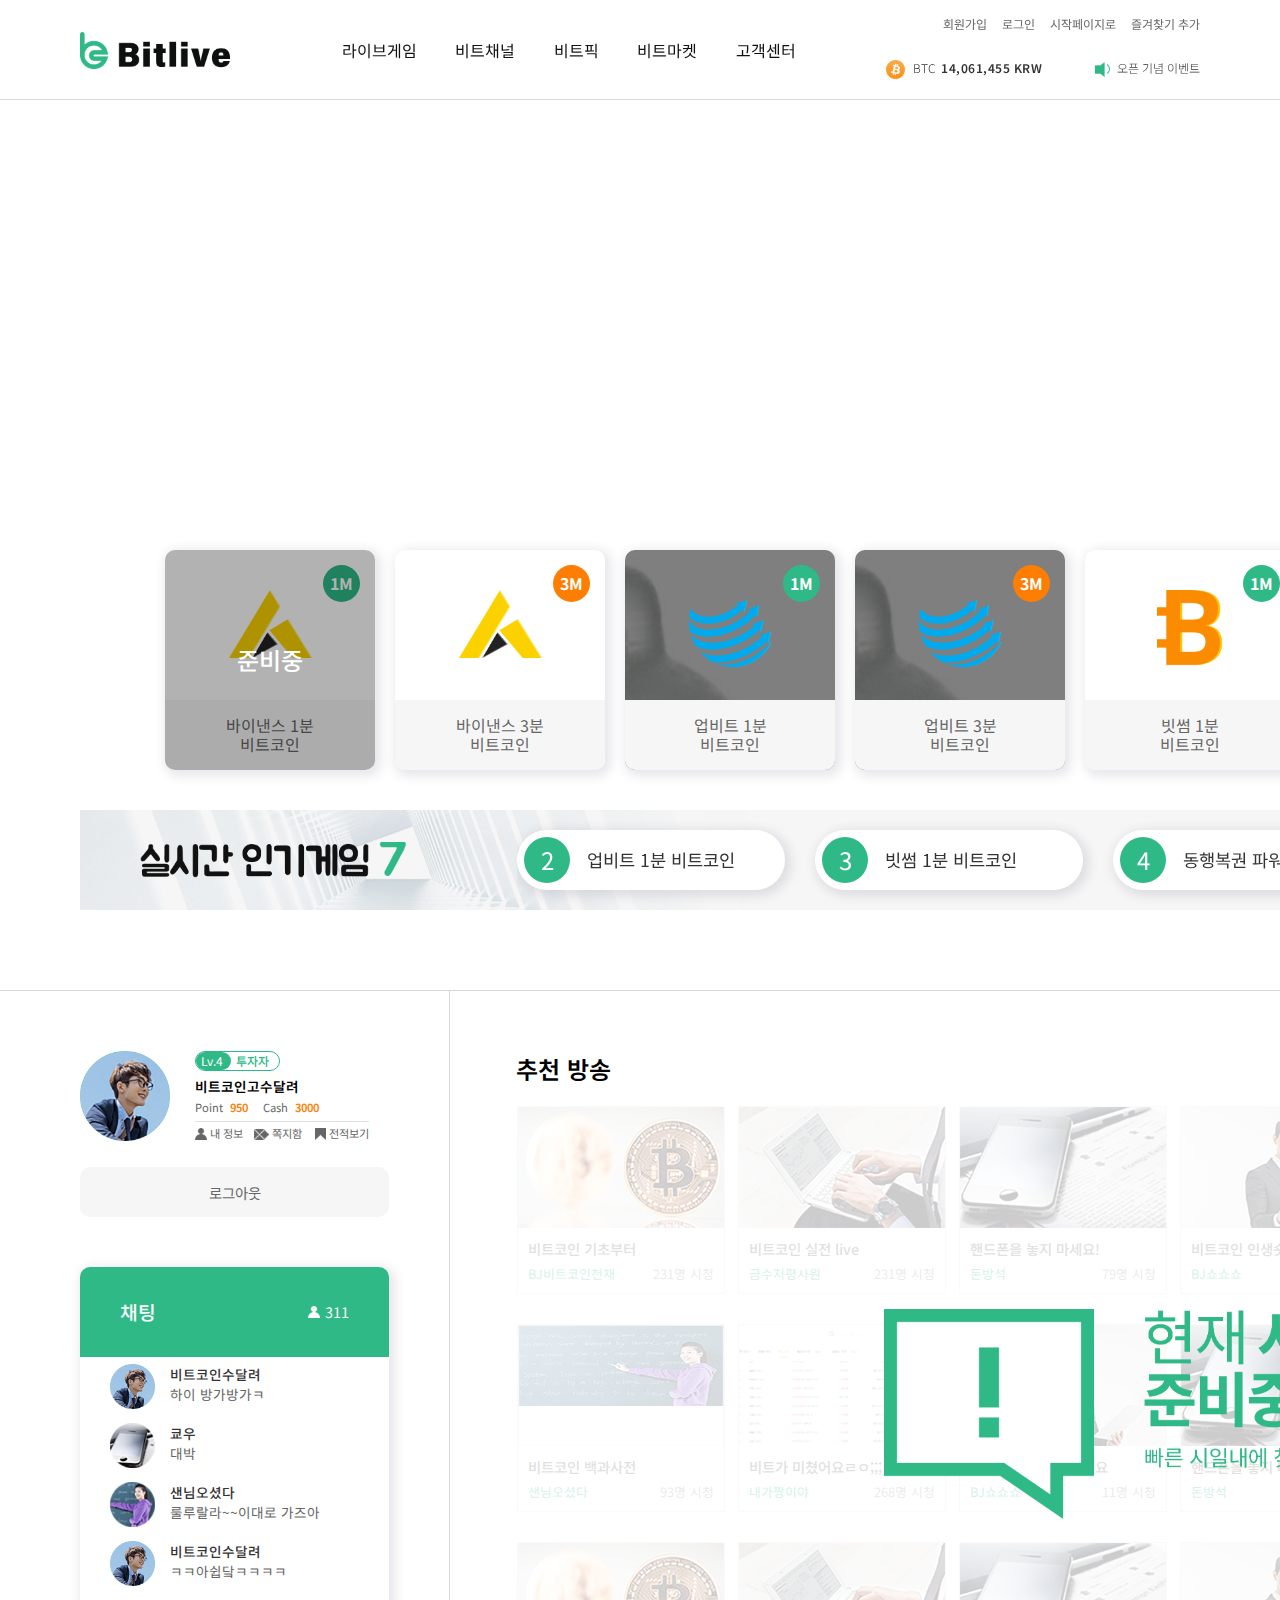
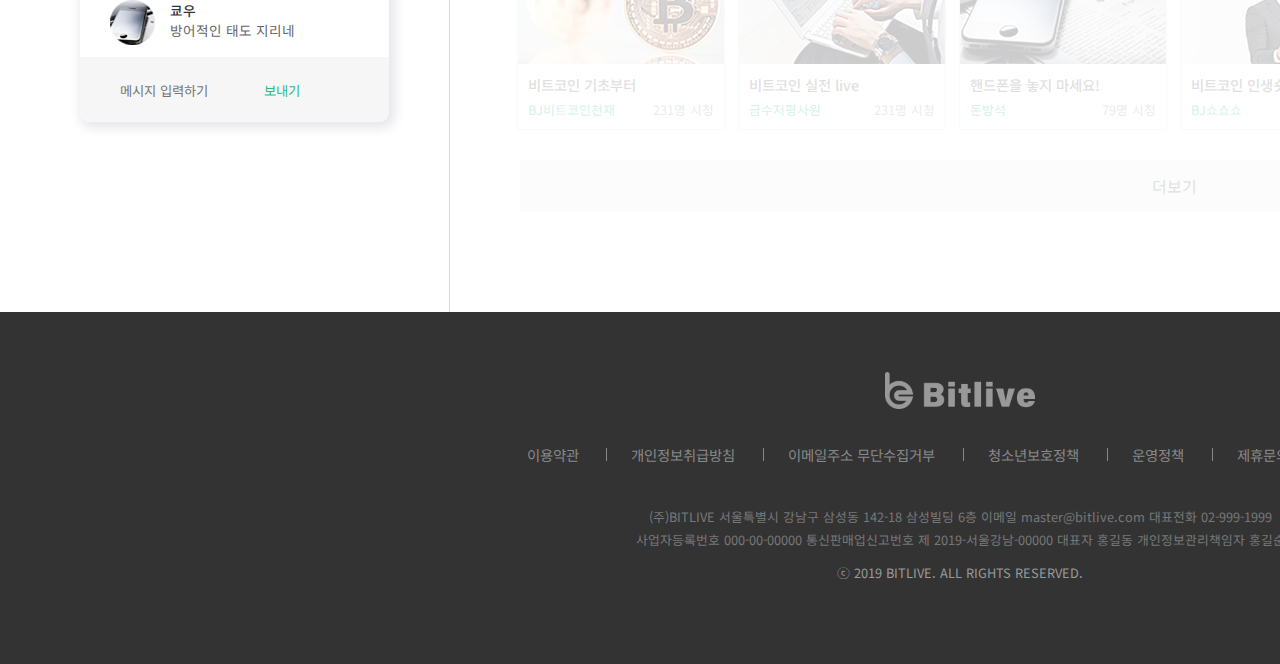
==== commit 27f8205f: "add upbit page" ====
--- a/index.html
+++ b/index.html
@@ -126,6 +126,7 @@
                 <div class="slide-area">
                     <ul>
                         <li>
+                            <div class="ready">준비중</div>
                             <a href="#">
                                 <img src="./img/logo_Binance.png" alt="binance logo">
                                 <span>바이낸스 1분<br/>비트코인</span>
@@ -305,6 +306,9 @@
                 <div class="broadcast-area">
                     <h3>추천 방송</h3>
                     <ul class="clearfix">
+                        <li class="ready">
+                            <img src="./img/ready_bg.png" alt="ready">
+                        </li>
                         <li>
                             <a href="#">
                                 <img src="./img/broadcast_img1.png" alt="추천 방송">
@@ -485,10 +489,10 @@
                                 </div>
                             </a>
                         </li>
+                        <div class="more-btn">
+                            <button type="button" class="more-btn">더보기</button>
+                        </div>
                     </ul>
-                    <div class="more-btn">
-                        <button type="button" class="more-btn">더보기</button>
-                    </div>
                 </div>
             </div>
         </article>
--- a/css/style.css
+++ b/css/style.css
@@ -19,6 +19,7 @@
 ::-webkit-scrollbar-button:start:decrement, 
 ::-webkit-scrollbar-button:end:increment {display: none; width: 12px;height: 12px; background: url() rgba(0,0,0,.05);}
 ::-webkit-scrollbar-thumb {  background: rgba(0,0,0,.1);  }
+
 
 /* modal */
 .modal {
@@ -218,12 +219,14 @@
     background-color: #fff;
 }
 .visual {
+    position: relative;
     width: 100%;
     height: 600px;
     background-image: url(../img/visual_bg.png);
     background-size: cover;
 }
 .visual header {
+    padding: 0 80px;
     width: 100%;
     height: 100px;
 }
@@ -307,7 +310,7 @@
 .visual header .notice-area {
     position: absolute;
     bottom: 20px;
-    right: 0;
+    right: 80px;
     color: #333;
     font-size: 0.75rem;
     font-weight: 300;
@@ -378,6 +381,19 @@
 .container .slide-area li:hover span {
     color: #2fb987;
     font-weight: 500;
+}
+.container .slide-area li .ready {
+   position: absolute;
+   top: 0;
+   width: 100%;
+   height: 100%;
+   font-size: 1.5rem;
+   font-weight: 500;
+   line-height: 220px;
+   color: #fff;
+   background-color: rgba(0,0,0,0.3);
+   border-radius: 10px;
+   z-index: 10;
 }
 .container .slide-area li a {
     display: block;
@@ -645,6 +661,7 @@
     background-size: cover;
 }
 .fix-area .chat-area .chat-mid {
+    position: relative;
     padding: 0 10px 0 30px;
 
 }
@@ -726,6 +743,10 @@
     font-weight: 600;
     text-indent: 6px;
 }
+
+.broadcast-area ul {
+    position: relative;
+}
 .broadcast-area li {
     float: left;
     position: relative;
@@ -734,6 +755,22 @@
     font-size: 0.8rem;
     background-color: #fff;
     border: 1px solid #e5e5e5;
+}
+.broadcast-area li.ready {
+    position: absolute;
+    padding-top: 203px;
+    margin: 0;
+    width: 100%;
+    height: 100%;
+    text-align: center;
+    border: 0;
+    background-color: rgba(255,255,255,0.8);
+    z-index: 1;
+}
+.broadcast-area li.ready img {
+    display: inline-block;
+    width: 583px;
+    height: 210px;
 }
 .broadcast-area li img {
     display: block;
@@ -900,7 +937,7 @@
     height: 500px;
 }
 .notice-detail-area .info-area p {
-    font-size: 0.875rem;
+    font-size: 1rem;
     color: #666;
 }
 .notice-detail-area .comment-area {
@@ -1010,8 +1047,8 @@
 .notice-detail-area .list-btn {
     display: inline-block;
     margin-top: 40px;
-    width: 100px;
-    height: 40px;
+    width: 110px;
+    height: 45px;
     color: #fff;
     font-size: 0.93rem;
     background-color: #aaa;
@@ -1099,6 +1136,9 @@
     background-color: #aaa;
 }
 /* 이용약관 */
+.use {
+    background-image: url(../img/use_visual_bg.png);
+}
 .term-of-service {
     padding: 80px 0 150px;
 
@@ -1181,6 +1221,766 @@
 .question-area .caution span {
     color: #666;
 }
+
+/* 1:1 문의 detail */
+.question-detail .sub-visual {
+    background-image: url(../img/question_visual_bg.png);
+}
+.question-detail .profile {
+    float: left;
+    margin: -10px 25px 0 0;
+    width: 40px;
+    height: 40px;
+    border-radius: 50%;
+}
+.question-detail .commnet-bx {
+    padding: 40px 0 30px;
+}
+.question-detail .comment-area {
+    margin-left: 65px;
+    margin-bottom: 40px;
+    padding: 0;
+}
+.question-detail .comment-area button {
+    width: 125px;
+    height: 100px;
+    font-weight: 600;
+}
+.question-detail .comment-area .text-area {
+    position: relative;
+    width: 1010px;
+}
+.question-detail .comment-area .text-area::before {
+    content: '';
+    position: absolute;
+    display: block;
+    top: -1px;
+    left: -10px;
+    width: 17px;
+    height: 10px;
+    border-top: 1px solid #bbb;
+    box-shadow: inset 0 1px 1px rgba(0, 0, 0, 0.075);
+    transform: rotate(228deg);
+    z-index: 2;
+}
+.question-detail .comment-area .active::before {
+    border-color: #66afe9;
+    box-shadow: inset 0 1px 1px rgba(0, 0, 0, 0.075), 0 0 8px rgba(102, 175, 233, 0.6);
+}
+.question-detail .comment-area .text-area::after {
+    content: '';
+    position: absolute;
+    display: block;
+    top: 0;
+    left: -10px;
+    width: 20px;
+    height: 13px;
+    border-top: 1px solid #bbb;
+    background-color: #fff;
+    box-shadow: inset 0 1px 1px rgba(0, 0, 0, 0.075);
+    
+}
+.question-detail .comment-area .active::after {
+    border-color: #66afe9;
+    box-shadow: inset 0 1px 1px rgba(0, 0, 0, 0.075), 0 0 8px rgba(102, 175, 233, 0.6);
+    
+}
+.question-detail .emojionearea .emojionearea-editor {
+    height: 60px;
+}
+.question-detail .customer-comment-area {
+    margin: 0;
+    border: 0;
+}
+.question-detail .comment-view-area .comment-view {
+    margin-left: 65px;
+}
+.question-detail .comment-view {
+    width: 100%;
+    border: 0;
+    margin: 0;
+}
+.question-detail .comment-viwebx {
+    position: relative;
+    padding: 20px 30px;
+    margin-left: 65px;
+    width: 1150px;
+    height: 100%;
+    background-color: #f6f6f6;
+}
+.question-detail .comment-viwebx p:first-child {
+    margin-bottom: 10px;
+}
+.question-detail .comment-viwebx strong {
+    font-size: 15px;
+    font-weight: 500;
+}
+.question-detail .comment-viwebx span {
+    color: #666;
+    font-size: 14px;
+}
+.question-detail .comment-viwebx .day {
+    margin-left: 10px;
+    color: #999;
+    font-size: 12px;
+}
+.question-detail .comment-viwebx::before {
+    content: '';
+    position: absolute;
+    width: 0px;
+    height: 0px;
+    top: 0;
+    left: -13px;
+    border: 20px solid #f6f6f6;
+    border-color: #f6f6f6 transparent transparent transparent;
+}
+.question-detail .manager-comment-area {
+    margin-bottom: 40px;
+}
+.question-detail .manager-comment-area .comment-viwebx {
+    width: 1210px;
+    height: 100%;
+}
+.question-detail .manager-comment-area .comment-viwebx strong {
+    color: #2fb987;
+}
+.question-detail .manager-comment-area .comment-viwebx .question-btn {
+    margin-top: 10px;
+    width: 90px;
+    height: 35px;
+    color: #fff;
+    border-radius: 5px;
+    background-color: #2fb987;
+}
+.question-detail .emojionearea .emojionearea-picker.emojionearea-picker-position-top {
+    top: 50px;
+}
+/* 1:1 문의 리스트 */
+.question-list .sub-visual {
+    background-image: url(../img/question_visual_bg.png);
+}
+.question-list .broadcast-area {
+    margin: 0;
+    padding-left: 370px;
+    width: 100%;
+}
+.question-list .broadcast-area img {
+    margin: 200px auto 600px;
+    width: 583px;
+    height: 210px;
+}
+    
+/* 이메일주소 무단수집거부 */
+.email {
+    padding: 80px 0 150px;
+}
+.email h3 {
+    margin-bottom: 40px;
+    font-size: 2.18rem;
+
+}
+.email-area {
+    padding: 80px 0;
+    font-size: 0;
+    text-align: center;
+    background-color: #f6f6f6;
+    border-radius: 10px;
+}
+.email-area img {
+    width: 100px;
+    height: 100px;
+    display: inline-block;
+    margin-right: 40px;
+}
+.email-area p {
+    display: inline-block;
+    padding-top: 26px;
+    font-size: 1rem;
+    height: 100px;
+    color: #666;
+    text-align: left;
+    vertical-align: bottom;
+}
+
+/* 업비트 1분 비트코인 */
+.upbit {background-image: url(../img/question_visual_bg1.png);}
+
+.upbit-area {
+    position: relative;
+    width: 1060px;
+}
+.upbit-area .top-bx {
+    padding: 30px;
+    height: 530px; 
+    background-image: url(../img/banner.png);
+    background-size: cover;
+}
+.upbit-area .top-bx .left-btn-area {
+    position: relative;
+    float: left;
+    font-size: 0;
+}
+.upbit-area .top-bx .left-btn-area button {
+    vertical-align: text-bottom;
+}
+.upbit-area .top-bx .left-btn-area .navercafe {
+    width: 25px;
+    height: 25px;
+}
+.upbit-area .top-bx .left-btn-area .youtube-btn {
+    display: inline-block;
+    margin: 0 20px;
+}
+.upbit-area .top-bx .left-btn-area .youtube-btn a {
+    display: none;
+    position: absolute;
+    top: 38px;
+    width: 150px;
+    height: 40px;
+    line-height: 40px;
+    color: #fff;
+    font-size: 14px;
+    text-align: center;
+    background-color: rgba(0,0,0,0.4);
+    border-radius: 5px;
+}
+.upbit-area .top-bx .left-btn-area .youtube-btn a.active {
+    display: block;
+}
+.upbit-area .top-bx .left-btn-area .youtube-btn a::before {
+    content: '';
+    position: absolute;
+    top: -10px;
+    left: 10px;
+    border: 5px solid transparent;
+    border-bottom-color: rgba(0,0,0,0.4);
+}
+.upbit-area .top-bx .left-btn-area .Ytube {
+    width: 31px;
+    height: 21px;
+}
+.upbit-area .top-bx .left-btn-area .share {
+    width: 21px;
+    height: 21px;
+}
+.upbit-area .top-bx .right-btn-area {
+    float: right;
+}
+.upbit-area .top-bx .right-btn-area button+button{
+    margin-left: 15px;
+}
+.upbit-area .top-bx .right-btn-area .sound {
+    width: 29px;
+    height: 24px;
+    background-image: url(../img/ic_sound.png);
+    background-size: cover;
+}
+.upbit-area .top-bx .right-btn-area .sound.active {
+    background-image: url(../img/ic_sound_y.png);
+}
+.upbit-area .top-bx .right-btn-area .question {
+    width: 26px;
+    height: 26px;
+}
+.upbit-area .mid-bx {
+    height: 830px; 
+    background-color: #f6f6f6;
+}
+.upbit-area .btm-bx {
+    padding: 45px 80px;
+    font-size: 0;
+    color: #aaa;
+    background-color: #333;
+}
+.upbit-area .btm-bx div {
+    display: inline-block;
+    font-size: 16px;
+    vertical-align: middle;
+}
+.upbit-area .btm-bx strong {
+    margin-right: 80px;
+    color: #fff;
+    font-size: 20px;
+    font-weight: 500;
+}
+.upbit-area .btm-bx .r-point {
+    color: #ff0000;
+}
+.upbit-area .btm-bx .w-point {
+    color: #fff;
+    font-weight: 500;
+}
+.upbit-area .content-bx {
+    position: absolute;
+    width: 940px;
+    top: 480px;
+    left: 90px;
+    font-size: 0;
+    box-shadow: 0px 20px 30px 0px rgba(0,13,56,0.2);
+    border-bottom-left-radius: 10px;
+    border-bottom-right-radius: 10px;
+}
+.upbit-area .content-bx .top-content-bx{
+    display: table;
+    width: 100%;
+}
+.upbit-area .content-bx .in-bx {
+    display: table-cell;
+    font-size: 16px;
+    vertical-align: top;
+}
+.upbit-area .content-bx .in-bx .title {
+    padding:  27px 0;
+    text-align: center;
+    color: #fff;
+    background-color: #023388;
+}
+.upbit-area .content-bx .l-bx {
+    width: 30%;
+}
+.upbit-area .content-bx .l-bx .title {
+    border-top-left-radius: 10px;
+}
+.upbit-area .content-bx .l-bx .title img {
+    display: inline-block;
+    width: 130px;
+}
+.upbit-area .content-bx .chat-list {
+    float: none;
+    position: relative;
+    margin: 0;
+    padding: 16px 20px;
+    width: 100%;
+    font-size: 16px;
+    border: 0;
+    border-bottom: 1px solid #f6f6f6;
+    cursor: pointer;
+}
+.upbit-area .content-bx .l-bx .chat-list:hover {
+    background-color: #eee;
+}
+.upbit-area .content-bx .l-bx .chat-list:hover .list-cnt span {
+    color: #0062df;
+    font-weight: 600;
+}
+.upbit-area .content-bx .chat-list .chat-list-in {
+    display: block;
+}
+.upbit-area .content-bx .chat-list .num {
+    display: inline-block;
+    margin-right: 16px;
+    vertical-align: sub;
+}
+.upbit-area .content-bx .chat-list .num img {
+    width: 8px;
+    height: auto;
+}
+.upbit-area .content-bx .chat-list .list-cnt {
+    display: inline-block;
+    text-align: center;
+    vertical-align: middle;
+}
+.upbit-area .content-bx .chat-list .list-cnt .arrow {
+    position: absolute;
+    top: 50%;
+    margin-top: -6px;
+    right: 20px;
+    width: 9px;
+    height: auto;
+}
+.upbit-area .content-bx .chat-list .list-cnt span {
+    display: block;
+    width: 166px;
+    color: #666;
+}
+.upbit-area .content-bx .chat-list .chat-img {
+    display: inline-block;
+    width: 80px;
+    height: 80px;
+}
+.upbit-area .content-bx .l-bx .bottom-btn-wrap {
+    border-bottom-left-radius: 10px;
+}
+.upbit-area .content-bx .bottom-btn-wrap {
+    text-align: center;
+    background-color: #fff;
+    border-top: 1px solid #dbdbdb;
+}
+.upbit-area .content-bx .bottom-btn {
+    margin: 30px 0;
+    width: 210px;
+    height: 50px;
+    color: #fff;
+    border-radius: 40px;
+    background-color: #0062df;
+}
+.upbit-area .content-bx .chat_btn {
+    display: inline-block;
+    margin-top: 5px;
+    width: 88px;
+    height: auto;
+}
+.upbit-area .content-bx .w_arrow {
+    display: inline-block;
+    margin-top: 1px;
+    margin-left: 10px;
+    vertical-align: text-top;
+}
+.upbit-area .content-bx .m-bx {
+    position: relative;
+    width: 40%;
+    background-color: #052357;
+}
+.upbit-area .content-bx .m-bx .title {
+    color: rgba(255, 255, 255, 0.6);
+    background-color: #002777;
+}
+.upbit-area .content-bx .m-bx .title .clock{
+    display: inline-block;
+    margin-right: 10px;
+    width: 20px;
+    height: 20px;
+    vertical-align: sub;
+}
+.upbit-area .content-bx .m-bx .content {
+    position: relative;
+    padding: 55px 0;
+    height: 100%;
+}
+.upbit-area .content-bx .m-bx .content p {
+    position: absolute;
+    top: 50%;
+    left: 50%;
+    margin-top: -30px;
+    margin-left: -140px;
+    width: 280px;
+    height: 60px;
+    line-height: 60px;
+    color: #fff;
+    text-align: center;
+    background-color: rgba(0,0,0,0.8);
+    border-radius: 30px;
+}
+.upbit-area .content-bx .m-bx .content .graph{
+    margin-left: 23px;
+    width: 330px;
+    height: auto;
+}
+.upbit-area .content-bx .m-bx .content-btm {
+    position: absolute;
+    bottom: 0;
+    padding: 30px 40px;
+    width: 100%;
+    font-size: 0;
+    background-color: #002b76;
+}
+.upbit-area .content-bx .m-bx .content-btm .left-bar {
+    position: relative;
+    display: inline-block;
+    width: 50%;
+    height: 20px;
+    background-color: #052357;
+    border-radius: 10px;
+    vertical-align: top;
+}
+.upbit-area .content-bx .m-bx .content-btm .left-bar::before {
+    content: '';
+    position: absolute;
+    right: 0;
+    width: 65.56%;
+    height: 100%;
+    background-color: #0062df;
+    border-radius: 10px;
+}
+.upbit-area .content-bx .m-bx .content-btm .left-bar span {
+    left: 10px;
+}
+.upbit-area .content-bx .m-bx .content-btm .pg-bar {
+    position: relative;
+}
+.upbit-area .content-bx .m-bx .content-btm .pg-bar+.pg-bar {
+    margin-top: 14px;
+}
+.upbit-area .content-bx .m-bx .content-btm .pg-bar span {
+    position: absolute;
+    color: #fff;
+    font-size: 12px;
+    z-index: 10;
+}
+.upbit-area .content-bx .m-bx .content-btm .pg-bar .bar-btn {
+    position: absolute;
+    left: 50%;
+    top: 50%;
+    margin-top: -12px;
+    margin-left: -36px;
+    width: 72px;
+    height: 25px;
+    color: #fff;
+    font-size: 12px;
+    line-height: 25px;
+    text-align: center;
+    background: linear-gradient(to left, #0062df, #529eff);
+    border-radius: 20px;
+    z-index: 12;
+
+}
+.upbit-area .content-bx .m-bx .content-btm .pg-bar:nth-child(2) .bar-btn {
+    background: linear-gradient(to left, #e84c3d, #ff6f61);
+
+}
+.upbit-area .content-bx .m-bx .content-btm .pg-bar:nth-child(3) .bar-btn {
+    background: linear-gradient(to left, #555555, #8a8a8a);
+
+}
+.upbit-area .content-bx .m-bx .content-btm .pg-bar .bar-btn img {
+    display: inline-block;
+    margin-top: 6px;
+}
+.upbit-area .content-bx .m-bx .content-btm .right-bar {
+    position: relative;
+    display: inline-block;
+    padding-right: 10px;
+    width: 50%;
+    height: 20px;
+    background-color: #052357;
+    border-radius: 10px;
+}
+.upbit-area .content-bx .m-bx .content-btm .right-bar::before {
+    content: '';
+    position: absolute;
+    left: 0;
+    width: 80%;
+    height: 100%;
+    background-color: #e84c3d;
+    border-radius: 10px;
+}
+.upbit-area .content-bx .m-bx .content-btm .right-bar span {
+    right: 10px;
+}
+.upbit-area .content-bx .r-bx {
+    width: 30%;
+    border-bottom-right-radius: 10px;
+}
+.upbit-area .content-bx .r-bx .title {
+    border-top-right-radius: 10px;
+}
+.upbit-area .content-bx .r-bx img {
+    display: inline-block;
+    width: 67px;
+}
+.upbit-area .content-bx .r-bx .chat-wrap {
+    height: 380px;
+    overflow-y: scroll;
+    background-color: #fff;
+}
+.upbit-area .content-bx .r-bx .chat-list {
+    padding: 12px 20px;
+}
+.upbit-area .content-bx .r-bx .chat-list .list-cnt {
+    font-size: 0;
+}
+.upbit-area .content-bx .r-bx .chat-list .num {
+    width: 40px;
+    color: #093687;
+    font-weight: 500;
+}
+.upbit-area .content-bx .r-bx .chat-list .circle {
+    width: 45px;
+    height: 45px;
+}
+.upbit-area .content-bx .r-bx .chat-list .circle+.circle {
+    margin-left: 8px;
+}
+.upbit-area .content-bx .r-bx .chat-list:hover .hover-bx {
+    display: block;
+}
+.upbit-area .content-bx .r-bx .hover-bx {
+    display: none;
+    position: absolute;
+    top: 0;
+    left: 0;
+    width: 100%;
+    height: 100%;
+    color: #fff;
+    text-align: center;
+    line-height: 69px;
+    background-color: rgba(0,0,0,0.6);
+}
+.upbit-area .content-bx .r-bx .hover-bx strong {
+    font-weight: 600;
+}
+.upbit-area .content-bx .r-bx .hover-bx strong:nth-of-type(2) {
+    margin-left: 10px;
+}
+.upbit-area .content-bx .r-bx .hover-bx .y_point {
+    color: #fffc00;
+    font-size: 1.2rem;
+    font-weight: 700;
+}
+.upbit-area .content-bx .r-bx .bottom-btn-wrap {
+    border-bottom-right-radius: 10px;
+}
+.upbit-area .content-bx .r-bx .bottom-btn-wrap .analysis_go {
+    margin-top: 5px;
+    width: 102px;
+    height: auto;
+}
+.upbit-area .content-bx .r-bx .bottom-btn-wrap .w_arrow {
+    display: inline-block;
+    width: 7px;
+    margin-top: 1px;
+    margin-left: 10px;
+    vertical-align: text-top;
+}
+.upbit-area .btm-content-bx {
+    position: absolute;
+    margin-top: 30px;
+    top: 1050px;
+    left: 90px;
+    width: 940px;
+    background-color: #fff;
+    border-radius: 10px;
+    box-shadow: 0px 20px 30px 0px rgba(0,13,56,0.2);
+}
+.upbit-area .btm-content-bx .title {
+   padding: 20px 30px;
+   color: #fff;
+   background-color: #054cb2;
+   border-top-right-radius: 10px;
+   border-top-left-radius: 10px;
+}
+.upbit-area .btm-content-bx .title div {
+   float: left;
+}
+.upbit-area .btm-content-bx .title .point-bx .point {
+    margin-left: 10px;
+   font-size: 24px;
+   letter-spacing: 1px;
+}
+.upbit-area .btm-content-bx .title .point-bx .point .point-num {
+   font-weight: 600;
+}
+.upbit-area .btm-content-bx .point-inp-bx {
+    position: relative;
+    margin-left: 40px;
+    padding-right: 35px;
+   padding-bottom: 5px;
+   border-bottom: 3px solid #fff;
+}
+.upbit-area .btm-content-bx .point-inp-bx .reset_btn {
+   position: absolute;
+   bottom: 10px;
+   right: 0;
+   width: 20px;
+   height: 20px;
+}
+.upbit-area .btm-content-bx .point-inp-bx input{
+    width: 150px;
+    font-size: 22px;
+}
+.upbit-area .btm-content-bx .point-inp-bx input[type="number"]::-webkit-outer-spin-button,
+.upbit-area .btm-content-bx .point-inp-bx input[type="number"]::-webkit-inner-spin-button{
+    -webkit-appearance: none;
+    margin: 0;
+}
+.upbit-area .btm-content-bx .point-inp-bx input::placeholder{
+    color: #a5b4db;
+    font-size: 22px;
+}
+.upbit-area .btm-content-bx .title .btn-bx {
+    float: right;
+   font-size: 0;
+}
+.upbit-area .btm-content-bx .title .btn-bx button {
+   padding: 10px 33px;
+   font-weight: 500;
+   border: 1px solid #fff;
+   border-radius: 50px;
+}
+.upbit-area .btm-content-bx .title .btn-bx button+button {
+   margin-left: 10px;
+}
+.upbit-area .btm-content-bx .content {
+    padding: 30px;
+    border-bottom-left-radius: 10px;
+    border-bottom-right-radius: 10px;
+}
+.upbit-area .btm-content-bx .content .btn-bx{
+    float: left;
+}
+.upbit-area .btm-content-bx .content .btn-bx div+div {
+    margin-top: 8px;
+}
+.upbit-area .btm-content-bx .content .btn-bx button {
+    float: left;
+   width: 100px;
+   height: 50px;
+   color: #666;
+   font-size: 18px;
+   font-weight: 600;
+   background-color: #f6f6f6;
+   border-radius: 50px;
+}
+.upbit-area .btm-content-bx .content .btn-bx .r_point .active {
+   color: #fff;
+   background-color: #e84c3d;
+}
+.upbit-area .btm-content-bx .content .btn-bx .b_point .active {
+   color: #fff;
+   background-color: #0062df;
+}
+.upbit-area .btm-content-bx .content .btn-bx button+button {
+   margin-left: 10px;;
+}
+.upbit-area .btm-content-bx .content .text-bx {
+   float: left;
+   display: flex;
+   margin-left: 35px;
+   border: 1px solid #ddd;
+}
+.upbit-area .btm-content-bx .content .text-bx div {
+   float: left;
+   padding: 15px 22px;
+   vertical-align: top;
+}
+.upbit-area .btm-content-bx .content .text-bx div:first-child .title-cnt {
+   margin-bottom: 10px;
+}
+.upbit-area .btm-content-bx .content .text-bx div+div {
+   border-left: 1px solid #ddd;
+}
+.upbit-area .btm-content-bx .content .text-bx span {
+    display: block;
+    text-align: center;
+    color: #333;
+ }
+.upbit-area .btm-content-bx .content .text-bx .title-cnt {
+    margin-bottom: 5px;
+ }
+.upbit-area .btm-content-bx .content .text-bx .r_point {
+    font-size: 20px;
+    font-weight: 600;
+    color: #e84c3d;
+ }
+.upbit-area .btm-content-bx .content .text-bx .b_point {
+    font-size: 20px;
+    font-weight: 600;
+    line-height: 0.8;
+    color: #0062df;
+ }
+.upbit-area .btm-content-bx .content .text-bx .num-cnt {
+    font-size: 30px;
+    font-weight: 700;
+    color: #0062df;
+ }
+.upbit-area .btm-content-bx .content .batting {
+    float: right;
+ }
+.upbit-area .btm-content-bx .content .batting img {
+    margin-top: 5px;
+    width: 108px;
+    height: 108px;
+ }
 /* footer */
 footer {
     position: relative;
@@ -1236,6 +2036,7 @@
     color: #999;
 }
 
+
 @media (max-width:1440px) {
     .visual header nav {
         left: 20%;
